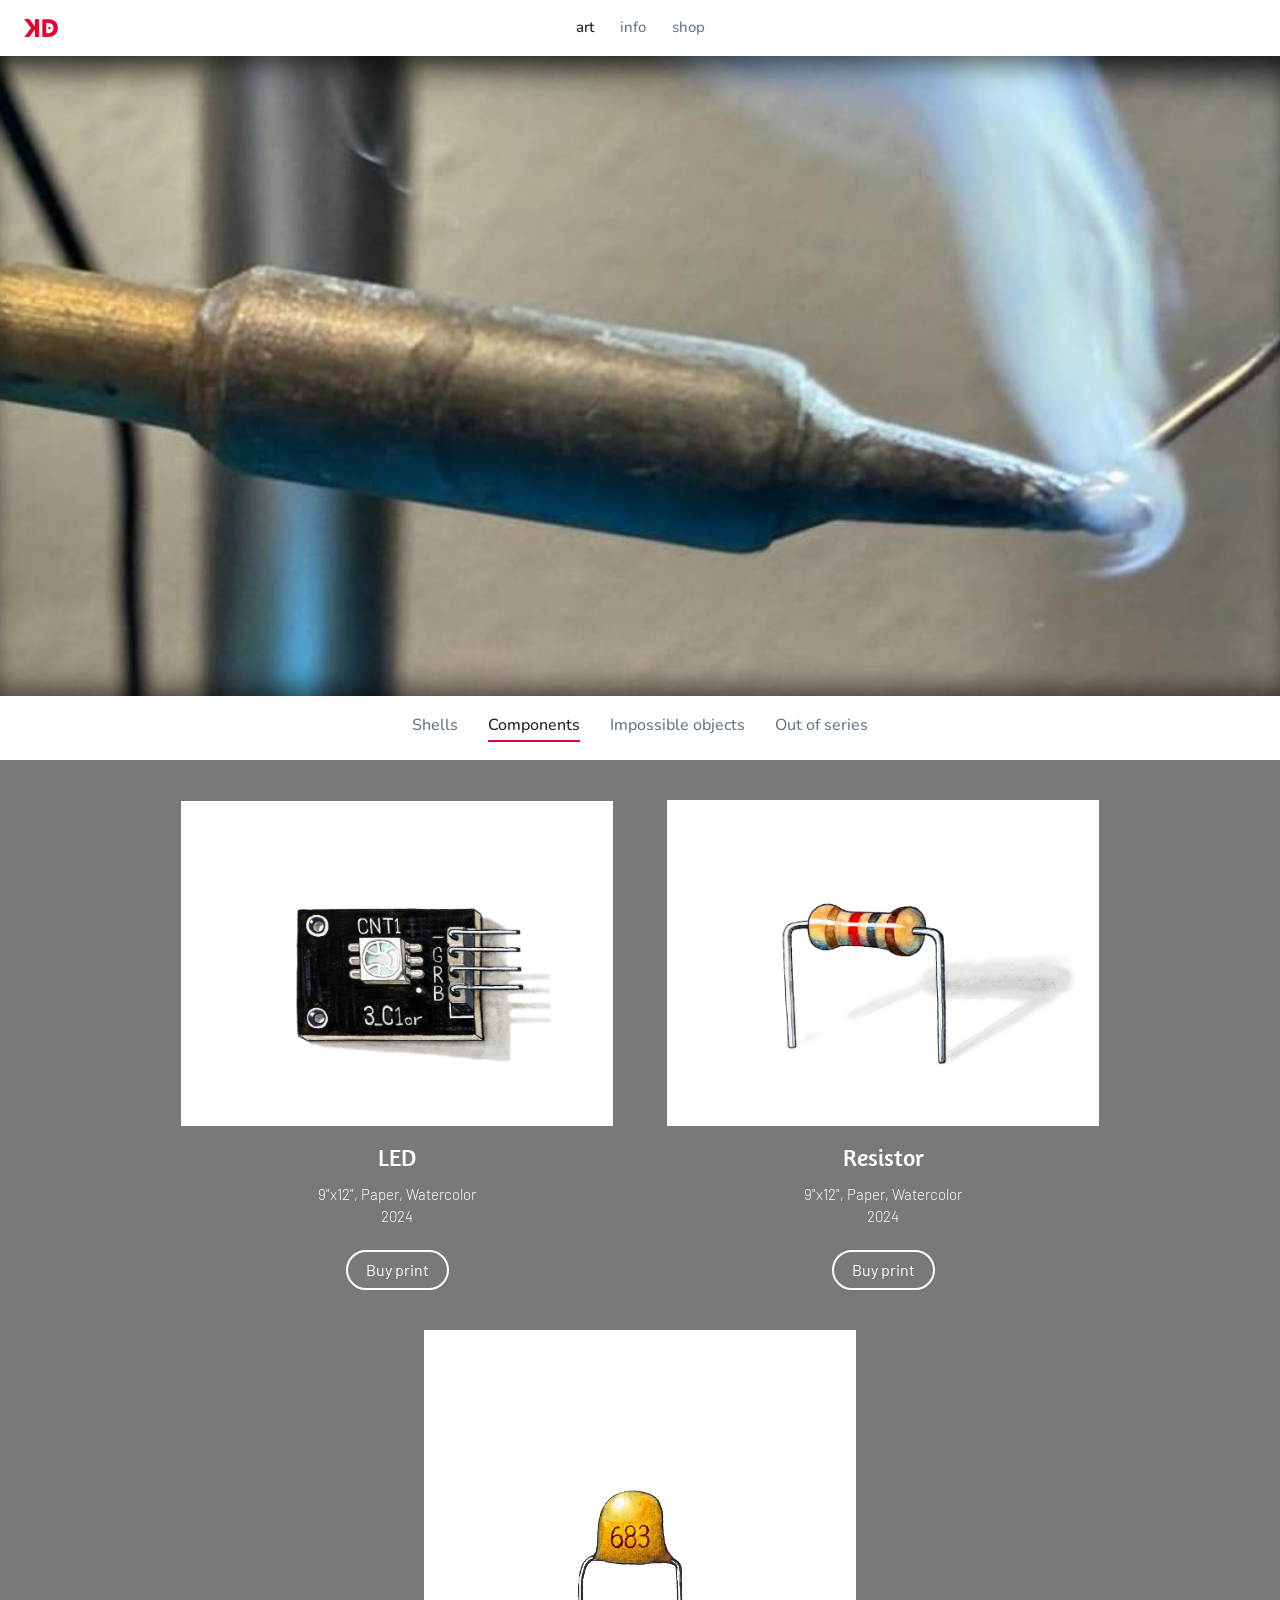
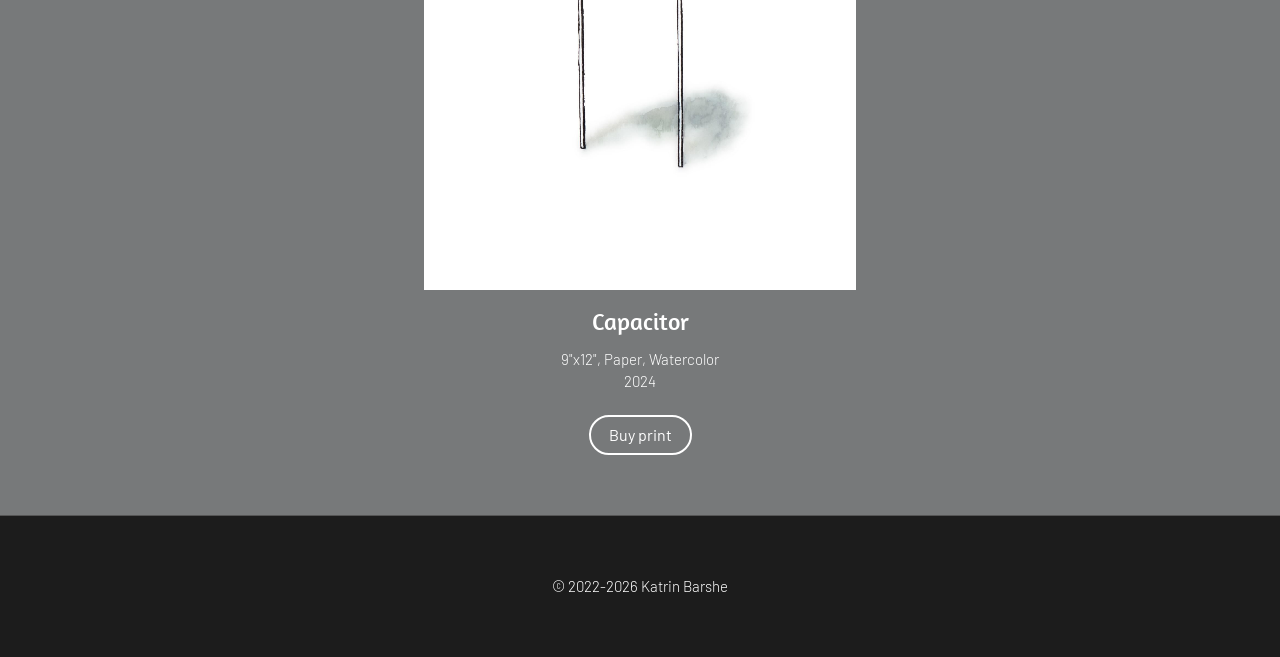
==== components.html @ 60f2ddbd "Update README and add new series pages; enhance parallax effect and header structure" ====
<!DOCTYPE html>
<html lang="en">
<head>
  <meta charset="UTF-8">
  <meta name="viewport" content="width=device-width, initial-scale=1">
  <title>Components - Katrin Barshe</title>
  <meta name="description" content="Paintings by Katrin Barshe: shells, components, impossible objects. Melbourne, Florida.">
  <meta property="og:title" content="Katrin Barshe">
  <meta property="og:image" content="assets/img/shell-13.jpg">
  <link rel="icon" href="favicon.ico" sizes="any">
  <link rel="icon" type="image/png" href="assets/img/favicon.png">
  <link rel="apple-touch-icon" href="assets/img/apple-touch-icon.png">
  <link rel="preconnect" href="https://fonts.googleapis.com">
  <link rel="preconnect" href="https://fonts.gstatic.com" crossorigin>
  <link href="https://fonts.googleapis.com/css2?family=Amaranth&family=Barlow:wght@300;400&family=Nunito:wght@500&display=swap" rel="stylesheet">
  <link rel="stylesheet" href="styles.css">
</head>
<body>

<header class="topbar">
  <a class="topbar-logo" href="index.html"><img class="logo" src="assets/img/favicon.png" alt="Katrin Barshe"></a>
  <nav class="navbar" aria-label="Main">
    <a href="index.html" aria-current="page">art</a>
    <a href="info.html">info</a>
    <a href="https://katrinbarshe.printful.me/">shop</a>
  </nav>
</header>

<main>

  <section class="banner" style="background-image:url('assets/img/banner-components.jpg')">
    <h1 class="visually-hidden">Components</h1>
  </section>

  <nav class="series-nav" aria-label="Series">
    <a href="index.html">Shells</a>
    <a href="components.html" aria-current="page">Components</a>
    <a href="impossible-objects.html">Impossible objects</a>
    <a href="out-of-series.html">Out of series</a>
  </nav>

  <section class="gray" id="components">
    <div class="wrap tiles" data-series="components" data-layout="tiles"></div>
  </section>

</main>

<footer class="footer">
  <p>© 2022-2026 Katrin Barshe</p>
</footer>

<script src="works.js"></script>
<script src="main.js"></script>
<script src="parallax.js"></script>
</body>
</html>
---- styles.css ----
/* Katrin Barshe: copy of the original Strikingly design */

:root {
  --dark: #1c1c1c;
  --gray: #77797a;
  --nav: #667788;
  --info-text: #6a7a8b;
  --wrap: 918px;
}

* { box-sizing: border-box; }
html { scroll-behavior: smooth; }
@media (prefers-reduced-motion: reduce) { html { scroll-behavior: auto; } }

body {
  margin: 0;
  background: #fff;
  color: #fff;
  font-family: "Barlow", sans-serif;
  font-weight: 300;
  font-size: 15px;
  line-height: 1.45;
}
img { display: block; max-width: 100%; height: auto; }
a:focus-visible, button:focus-visible { outline: 2px solid #e8eaec; outline-offset: 3px; }

.wrap { width: min(var(--wrap), calc(100% - 40px)); margin: 0 auto; }

/* ---------- header: one thin bar, logo left, menu centered ---------- */

.topbar {
  position: sticky;
  top: 0;
  z-index: 10;
  background: #fff;
  display: grid;
  grid-template-columns: 1fr auto 1fr;
  align-items: center;
  height: 56px;
  padding: 0 24px;
}
.topbar-logo { justify-self: start; display: flex; }
.logo { width: 34px; height: auto; }
.navbar {
  display: flex;
  gap: 26px;
  font-family: "Gotham Rounded", "Nunito", sans-serif;
  font-weight: 500;
  font-size: 15px;
}
.navbar a { color: var(--nav); text-decoration: none; }
.navbar a:hover { color: #334455; }

/* ---------- slider ---------- */

.slider {
  position: relative;
  height: min(59vw, 760px);
  overflow: hidden;
  background: #fff;
}
.slide-img {
  position: absolute;
  inset: 0;
  width: 100%;
  height: 100%;
  max-width: none;
  object-fit: cover;
  opacity: 0;
  transition: opacity 0.8s ease;
}
.slide-img.is-on { opacity: 1; }
.arrow {
  position: absolute;
  top: 50%;
  transform: translateY(-50%);
  background: none;
  border: 0;
  color: #fff;
  font-size: 56px;
  line-height: 1;
  padding: 10px 18px;
  cursor: pointer;
  text-shadow: 0 1px 6px rgba(0, 0, 0, 0.5);
}
.prev { left: 20px; }
.next { right: 20px; }

/* ---------- headings ---------- */

.h-big, .h-mid, .work-title, .sub, .intro-text p {
  font-family: "Amaranth", sans-serif;
  font-weight: 400;
}
.h-big { font-size: 48px; line-height: 1.3; margin: 0; }
.h-mid { font-size: 36px; line-height: 1.2; margin: 0; }

/* ---------- sections ---------- */

.dark { background: var(--dark); padding: 40px 0; }
.gray { background: var(--gray); padding: 40px 0 60px; }

.intro {
  display: grid;
  grid-template-columns: 446px 1fr;
  gap: 26px;
  align-items: center;
  padding: 20px 0;
}
.intro-text .sub { font-size: 16px; margin: 0 0 22px; }
.intro-text p { font-size: 14px; line-height: 1.55; margin: 0 0 18px; }
.intro-io { margin-bottom: 30px; }

.banner {
  height: min(50vw, 640px);
  background-size: cover;
  background-position: center;
  display: flex;
  align-items: center;
  justify-content: center;
  text-align: center;
}
.banner .h-big { text-shadow: 0 1px 12px rgba(0, 0, 0, 0.35); }

/* ---------- rows: image and text side by side, alternating ---------- */

.row {
  display: grid;
  grid-template-columns: 1fr 1fr;
  margin-bottom: 20px;
}
.row-img img { width: 100%; }
.row-text {
  display: flex;
  flex-direction: column;
  padding: 24px 14px;
}
.rows-bottom .row-text { justify-content: flex-end; padding-bottom: 40px; }
.rows-center .row-text { justify-content: center; }
.img-right .row-img { order: 2; }

/* ---------- tiles: two columns, centered captions ---------- */

.tiles {
  display: grid;
  grid-template-columns: 1fr 1fr;
  gap: 40px 54px;
  align-items: end;
}
.tile { text-align: center; }
.tile img { width: 100%; }
.tile-text { padding-top: 14px; }
.tile:last-child:nth-child(odd) { grid-column: 1 / -1; width: calc(50% - 27px); margin: 0 auto; }

/* ---------- work info ---------- */

.work-title { font-size: 24px; line-height: 1.45; margin: 0 0 10px; }
.work-meta { margin: 0; }
.work-price { margin: 8px 0 0; font-weight: 400; }
.work-actions { margin: 22px 0 0; display: flex; flex-wrap: wrap; gap: 10px; }
.tile .work-actions { justify-content: center; }

.pill {
  display: inline-block;
  padding: 10px 18px;
  border: 2px solid #fff;
  border-radius: 999px;
  color: #fff;
  font-family: "Barlow", sans-serif;
  font-weight: 400;
  font-size: 16px;
  line-height: 1;
  text-decoration: none;
}
.pill:hover { background: #fff; color: var(--dark); }

/* ---------- info page ---------- */

.info { background: #fff; color: var(--info-text); padding: 40px 0 80px; }
.info-grid {
  display: grid;
  grid-template-columns: 1fr 1fr;
  gap: 40px;
  align-items: start;
}
.info-text p { margin: 0 0 18px; }
.info-text a { color: #555; }
.info-banner { height: 281px; background-size: cover; background-position: center; }

/* ---------- footer ---------- */

.footer {
  background: var(--dark);
  border-top: 1px solid #555;
  text-align: center;
  padding: 60px 20px;
}
.footer p { margin: 0; }

/* ---------- parallax (see parallax.js) ---------- */

.has-parallax { position: relative; overflow: hidden; }
.parallax-layer {
  position: absolute;
  left: 0;
  right: 0;
  top: -25%;
  height: 150%;
  background-size: cover;
  background-position: center;
  will-change: transform;
  z-index: 0;
}
.has-parallax > :not(.parallax-layer) { position: relative; z-index: 1; }

/* ---------- inner shadow: the picture sits below the page edge ---------- */

.slider, .banner, .info-banner { position: relative; }
.slider::after, .banner::after, .info-banner::after {
  content: "";
  position: absolute;
  inset: 0;
  pointer-events: none;
  z-index: 2;
  box-shadow:
    inset 0 22px 28px -14px rgba(0, 0, 0, 0.6),
    inset 0 -22px 28px -14px rgba(0, 0, 0, 0.6);
}
.slider .arrow { z-index: 3; }
.banner .h-big { position: relative; z-index: 3; }

/* ---------- series menu under the banner ---------- */

.series-nav {
  background: #fff;
  display: flex;
  flex-wrap: wrap;
  justify-content: center;
  gap: 8px 30px;
  padding: 18px 20px;
  font-family: "Gotham Rounded", "Nunito", sans-serif;
  font-weight: 500;
  font-size: 16px;
}
.series-nav a {
  color: var(--nav);
  text-decoration: none;
  padding-bottom: 3px;
  border-bottom: 2px solid transparent;
}
.series-nav a:hover { color: #334455; }
.series-nav a[aria-current="page"] { color: #222; border-bottom-color: #e4003a; }
.navbar a[aria-current="page"] { color: #222; }
.io-top { padding: 30px 0; }
.io-top .intro-io { margin-bottom: 0; }

/* hidden from view, still read by search engines and screen readers */
.visually-hidden {
  position: absolute !important;
  width: 1px; height: 1px;
  overflow: hidden;
  clip: rect(0 0 0 0);
  white-space: nowrap;
}

/* ---------- small screens ---------- */

@media (max-width: 760px) {
  .intro, .row, .tiles, .info-grid { grid-template-columns: 1fr; }
  .img-right .row-img { order: 0; }
  .rows-bottom .row-text { padding-bottom: 24px; }
  .tile:last-child:nth-child(odd) { width: 100%; }
  .h-big { font-size: 38px; }
}
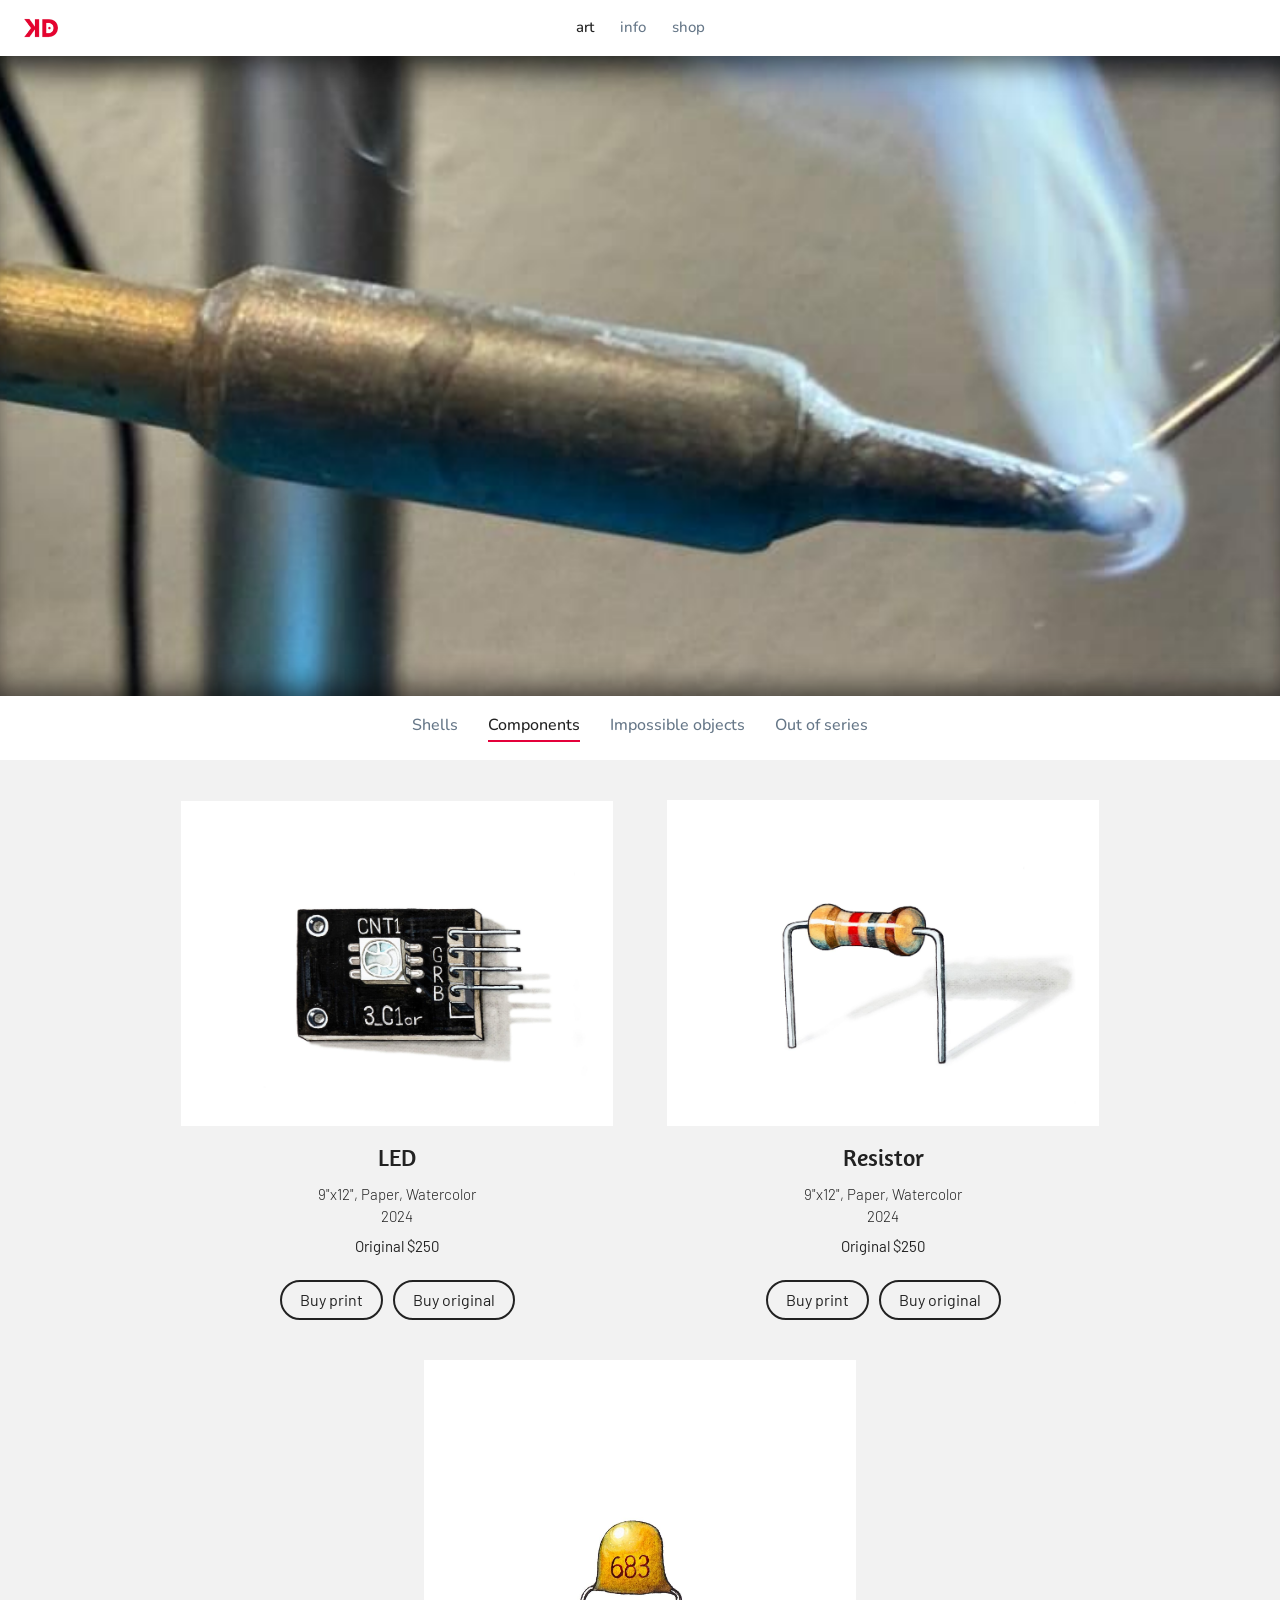
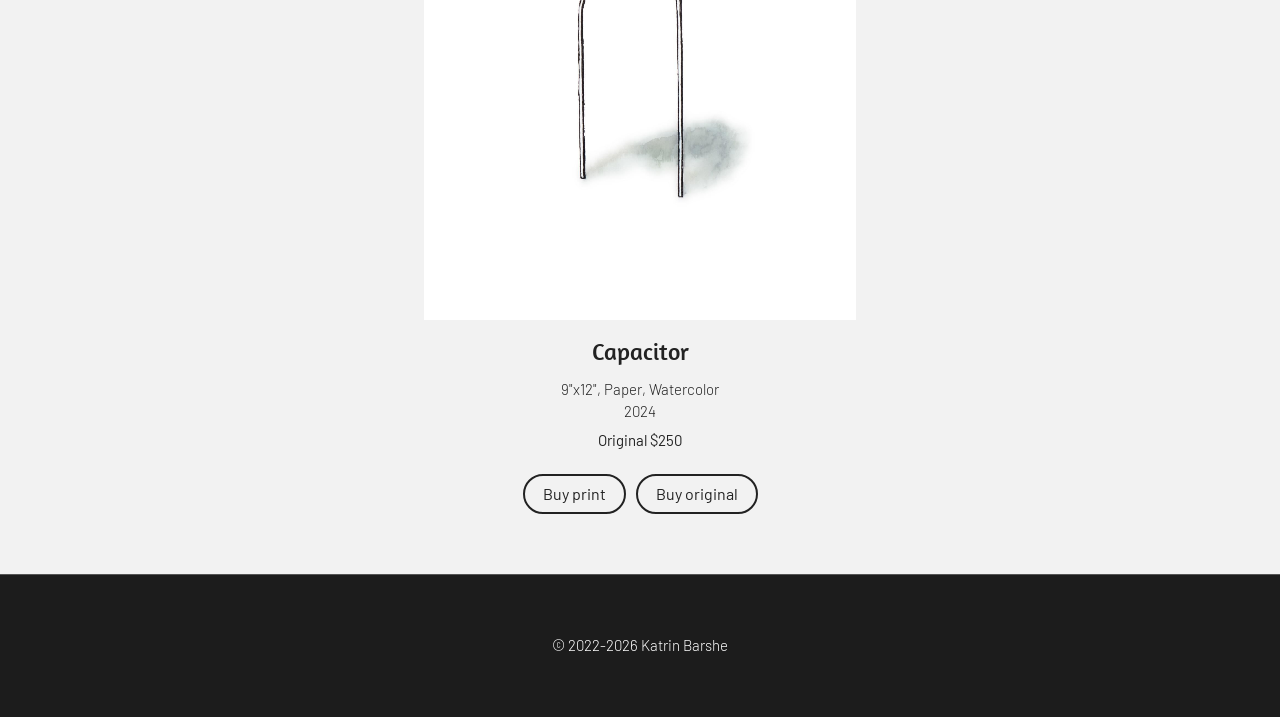
==== commit dbc69524: "Refactor code structure for improved readability and maintainability" ====
--- a/components.html
+++ b/components.html
@@ -39,7 +39,7 @@
     <a href="out-of-series.html">Out of series</a>
   </nav>
 
-  <section class="gray" id="components">
+  <section class="light" id="components">
     <div class="wrap tiles" data-series="components" data-layout="tiles"></div>
   </section>
 
--- a/styles.css
+++ b/styles.css
@@ -252,7 +252,8 @@
 .series-nav a[aria-current="page"] { color: #222; border-bottom-color: #e4003a; }
 .navbar a[aria-current="page"] { color: #222; }
 .io-top { padding: 30px 0; }
-.io-top .intro-io { margin-bottom: 0; }
+.io-top .intro-io { margin-bottom: 0; grid-template-columns: 1fr; justify-items: center; }
+.io-top .intro-io img { width: 446px; }
 
 /* hidden from view, still read by search engines and screen readers */
 .visually-hidden {
@@ -263,6 +264,50 @@
   white-space: nowrap;
 }
 
+/* ---------- white section (Components) ---------- */
+
+.light { background: #f2f2f2; color: #222; padding: 40px 0 60px; }
+.light .pill { border-color: #222; color: #222; }
+.light .pill:hover { background: #222; color: #fff; }
+
+/* ---------- two photos side by side instead of a banner (Impossible objects) ---------- */
+
+.banner-pair {
+  position: relative;
+  display: grid;
+  grid-template-columns: 1fr 1fr;
+  height: min(50vw, 640px);
+  overflow: hidden;
+}
+.banner-four {
+  grid-template-columns: repeat(4, 1fr);
+  height: auto;                      /* follow the photos, no cropping */
+  max-width: 1440px;                 /* keeps the strip from getting too tall on wide screens */
+  margin: 0 auto;
+}
+.banner-four img { height: auto; object-fit: initial; }
+.banner-four-wrap { background: #292929; position: relative; }
+.banner-four::after { display: none; }
+.banner-four-wrap::after {
+  content: "";
+  position: absolute;
+  inset: 0;
+  pointer-events: none;
+  box-shadow:
+    inset 0 22px 28px -14px rgba(0, 0, 0, 0.6),
+    inset 0 -22px 28px -14px rgba(0, 0, 0, 0.6);
+}
+.banner-pair img { width: 100%; height: 100%; max-width: none; object-fit: cover; }
+.banner-pair::after {
+  content: "";
+  position: absolute;
+  inset: 0;
+  pointer-events: none;
+  box-shadow:
+    inset 0 22px 28px -14px rgba(0, 0, 0, 0.6),
+    inset 0 -22px 28px -14px rgba(0, 0, 0, 0.6);
+}
+
 /* ---------- small screens ---------- */
 
 @media (max-width: 760px) {
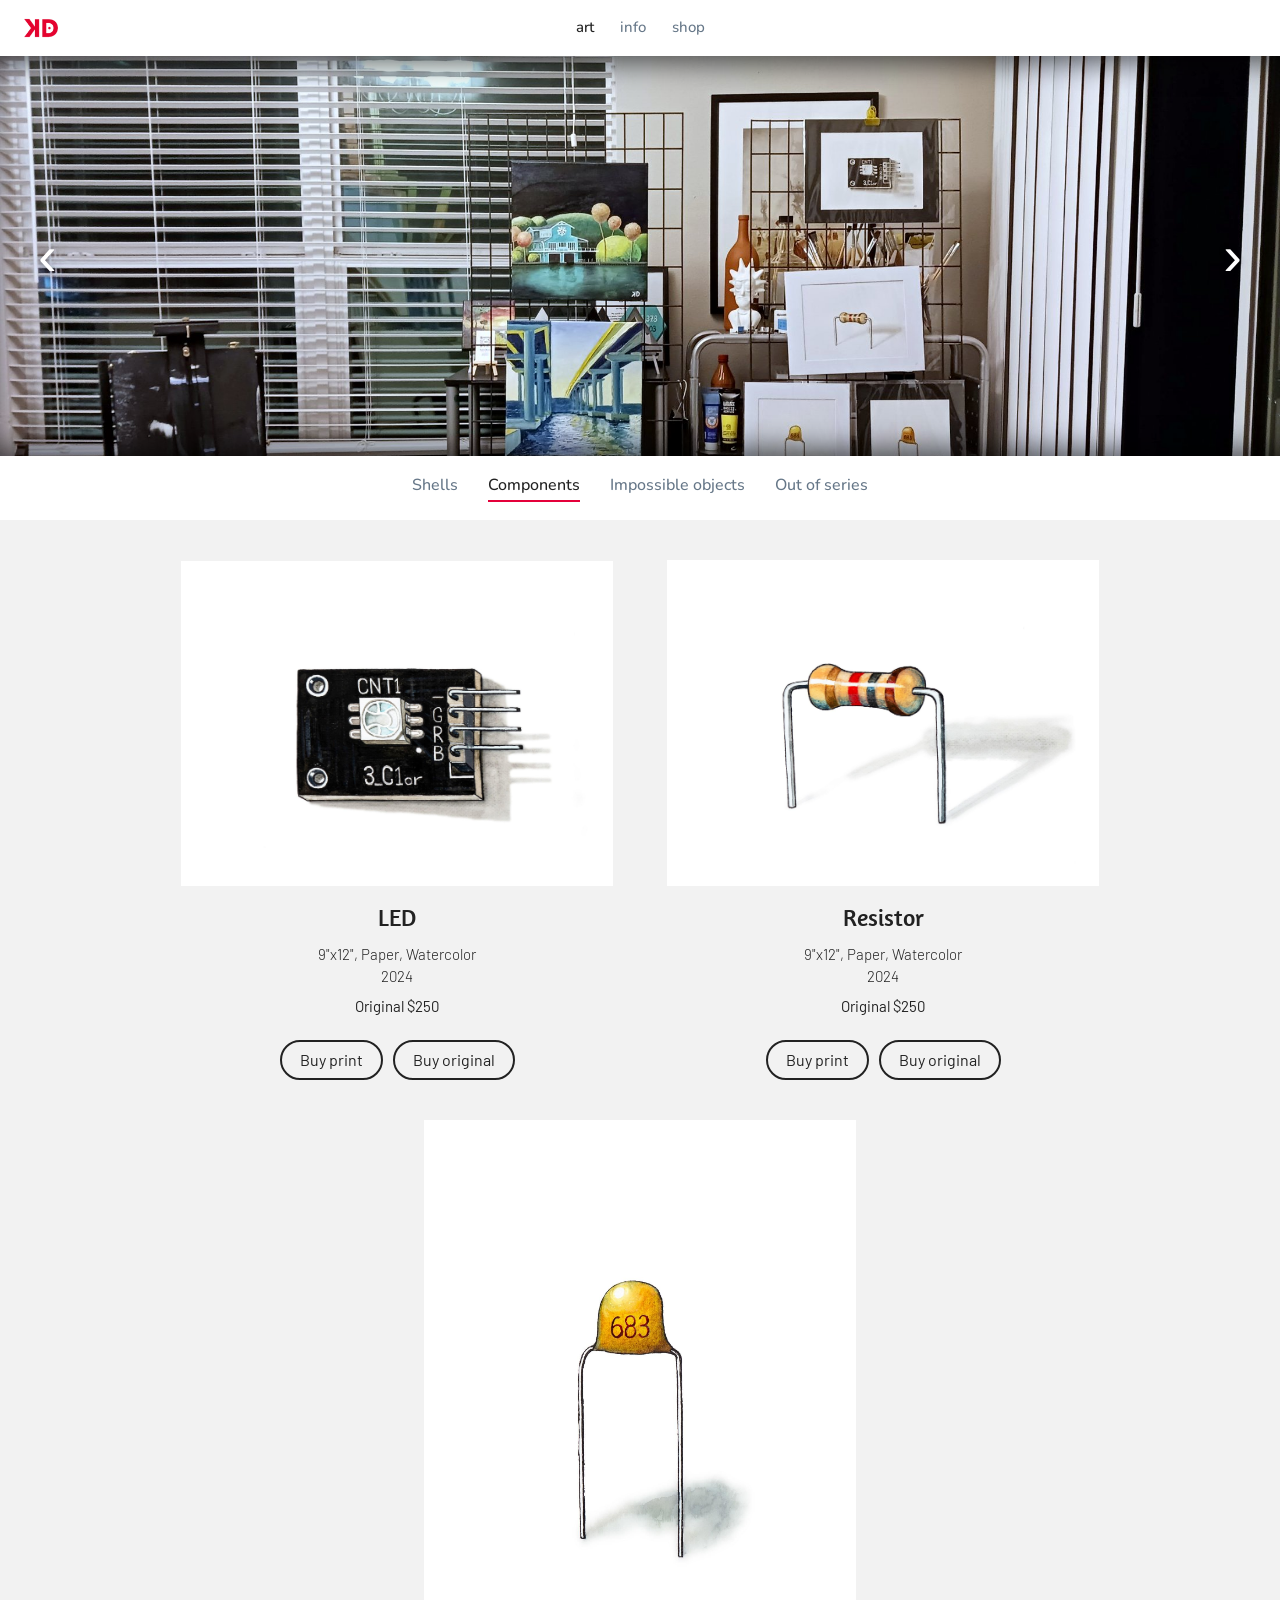
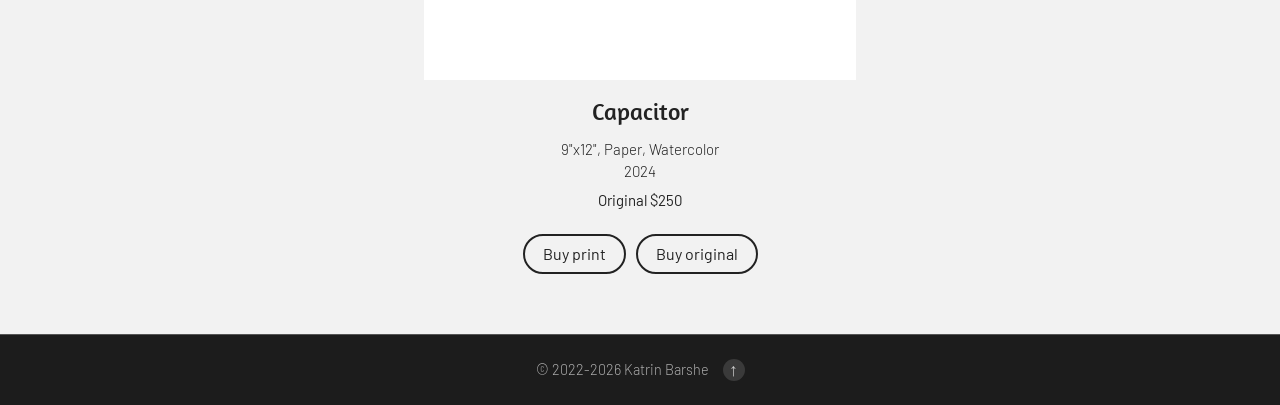
==== commit f4145942: "Refactor code structure for improved readability and maintainability" ====
--- a/components.html
+++ b/components.html
@@ -17,7 +17,7 @@
 </head>
 <body>
 
-<header class="topbar">
+<header class="topbar" id="top">
   <a class="topbar-logo" href="index.html"><img class="logo" src="assets/img/favicon.png" alt="Katrin Barshe"></a>
   <nav class="navbar" aria-label="Main">
     <a href="index.html" aria-current="page">art</a>
@@ -28,7 +28,11 @@
 
 <main>
 
-  <section class="banner" style="background-image:url('assets/img/banner-components.jpg')">
+  <section class="slider fit-slider" aria-label="Studio and Components watercolors">
+    <img class="slide-img is-on" src="assets/img/banner-studio.jpg" data-ratio="2.2222" alt="Katrin Barshe's studio with Components watercolors">
+    <img class="slide-img" src="assets/img/banner-components.jpg" data-ratio="2.4012" alt="Components watercolors">
+    <button class="arrow prev" type="button" aria-label="Previous image">&#8249;</button>
+    <button class="arrow next" type="button" aria-label="Next image">&#8250;</button>
     <h1 class="visually-hidden">Components</h1>
   </section>
 
@@ -47,6 +51,7 @@
 
 <footer class="footer">
   <p>© 2022-2026 Katrin Barshe</p>
+  <a href="#top" class="back-to-top" aria-label="Back to top">&#8593;</a>
 </footer>
 
 <script src="works.js"></script>
--- a/styles.css
+++ b/styles.css
@@ -179,10 +179,12 @@
 .info { background: #fff; color: var(--info-text); padding: 40px 0 80px; }
 .info-grid {
   display: grid;
-  grid-template-columns: 1fr 1fr;
+  grid-template-columns: auto 1fr;   /* photo column = photo width; its height follows the text (info.html script) */
   gap: 40px;
   align-items: start;
 }
+.info-grid > img { display: block; max-width: 45vw; object-fit: cover; }
+.info-text p:last-child { margin-bottom: 0; }
 .info-text p { margin: 0 0 18px; }
 .info-text a { color: #555; }
 .info-banner { height: 281px; background-size: cover; background-position: center; }
@@ -192,10 +194,43 @@
 .footer {
   background: var(--dark);
   border-top: 1px solid #555;
-  text-align: center;
-  padding: 60px 20px;
-}
-.footer p { margin: 0; }
+  padding: 24px 20px;
+  display: flex;
+  align-items: center;
+  justify-content: center;
+  gap: 14px;
+}
+.footer p { margin: 0; font-size: .9rem; color: #aaa; }
+.back-to-top {
+  display: inline-flex;
+  align-items: center;
+  justify-content: center;
+  width: 22px;
+  height: 22px;
+  border-radius: 50%;
+  background: #3a3a3a;
+  color: #ccc;
+  font-size: 1.1rem;
+  font-weight: 600;
+  text-decoration: none;
+  transition: background .2s ease, color .2s ease;
+}
+.back-to-top:hover { background: #e4003a; color: #fff; text-decoration: none; }
+html { scroll-behavior: smooth; }
+@media (prefers-reduced-motion: reduce) { html { scroll-behavior: auto; } }
+
+/* Map of Florida on the info page: fixed background = parallax, like katrindesign.com.
+   The map is sized to 90% of the screen height (about 10% less zoom than "cover"). */
+.info-map {
+  background-size: max(100vw, calc(90vh * 3.145)) auto;
+  background-position: center bottom;   /* map sits at the bottom of the screen, marker stays in view */
+  background-repeat: no-repeat;
+  background-attachment: fixed;
+  background-color: #111;
+  min-height: 40vh;
+}
+/* phones don't support fixed backgrounds well */
+@media (max-width: 760px) { .info-map { background-attachment: scroll; background-size: cover; min-height: 260px; } }
 
 /* ---------- parallax (see parallax.js) ---------- */
 
@@ -317,3 +352,38 @@
   .tile:last-child:nth-child(odd) { width: 100%; }
   .h-big { font-size: 38px; }
 }
+
+/* Slider with full-width photos (Components, Out of series): nothing is cut at the sides,
+   each photo slides from its top to its bottom while the page scrolls (see parallax.js). */
+.slider.fit-slider { height: auto; aspect-ratio: 3 / 1; }
+.fit-slider .slide-img { bottom: auto; }
+
+/* ---------- clickable paintings + lightbox ---------- */
+.pic { display: block; position: relative; padding: 0; border: 0; background: none; cursor: zoom-in; width: 100%; }
+.pic img { display: block; width: 100%; }
+.pic-count {
+  position: absolute; right: 10px; bottom: 10px; padding: 3px 9px; border-radius: 12px;
+  background: rgba(0,0,0,.55); color: #fff; font-size: 12px; letter-spacing: .04em; pointer-events: none;
+}
+.lightbox {
+  position: fixed; inset: 0; z-index: 10000; background: #0d0d0d;
+  display: flex; align-items: center; justify-content: center;
+}
+.lightbox[hidden] { display: none; }
+body.lb-open { overflow: hidden; }
+.lb-fig { margin: 0; display: flex; flex-direction: column; align-items: center; justify-content: center; width: 100%; height: 100%; padding: 56px 72px 20px; box-sizing: border-box; }
+.lb-img { max-width: 100%; max-height: calc(100% - 36px); object-fit: contain; display: block; }
+.lb-cap { color: #aaa; font-size: .9rem; margin-top: 12px; white-space: pre; }
+.lb-close, .lb-prev, .lb-next {
+  position: absolute; background: none; border: 0; color: #ddd; cursor: pointer; line-height: 1; padding: 10px 14px;
+}
+.lb-close { top: 8px; right: 12px; font-size: 38px; }
+.lb-prev, .lb-next { top: 50%; transform: translateY(-50%); font-size: 56px; }
+.lb-prev { left: 8px; } .lb-next { right: 8px; }
+.lb-close:hover, .lb-prev:hover, .lb-next:hover { color: #e4003a; }
+.lightbox.single .lb-prev, .lightbox.single .lb-next { display: none; }
+@media (max-width: 760px) {
+  .lb-fig { padding: 52px 8px 16px; }
+  .lb-prev, .lb-next { font-size: 40px; top: auto; bottom: 6px; transform: none; }
+}
+.lightbox button:focus:not(:focus-visible) { outline: none; }
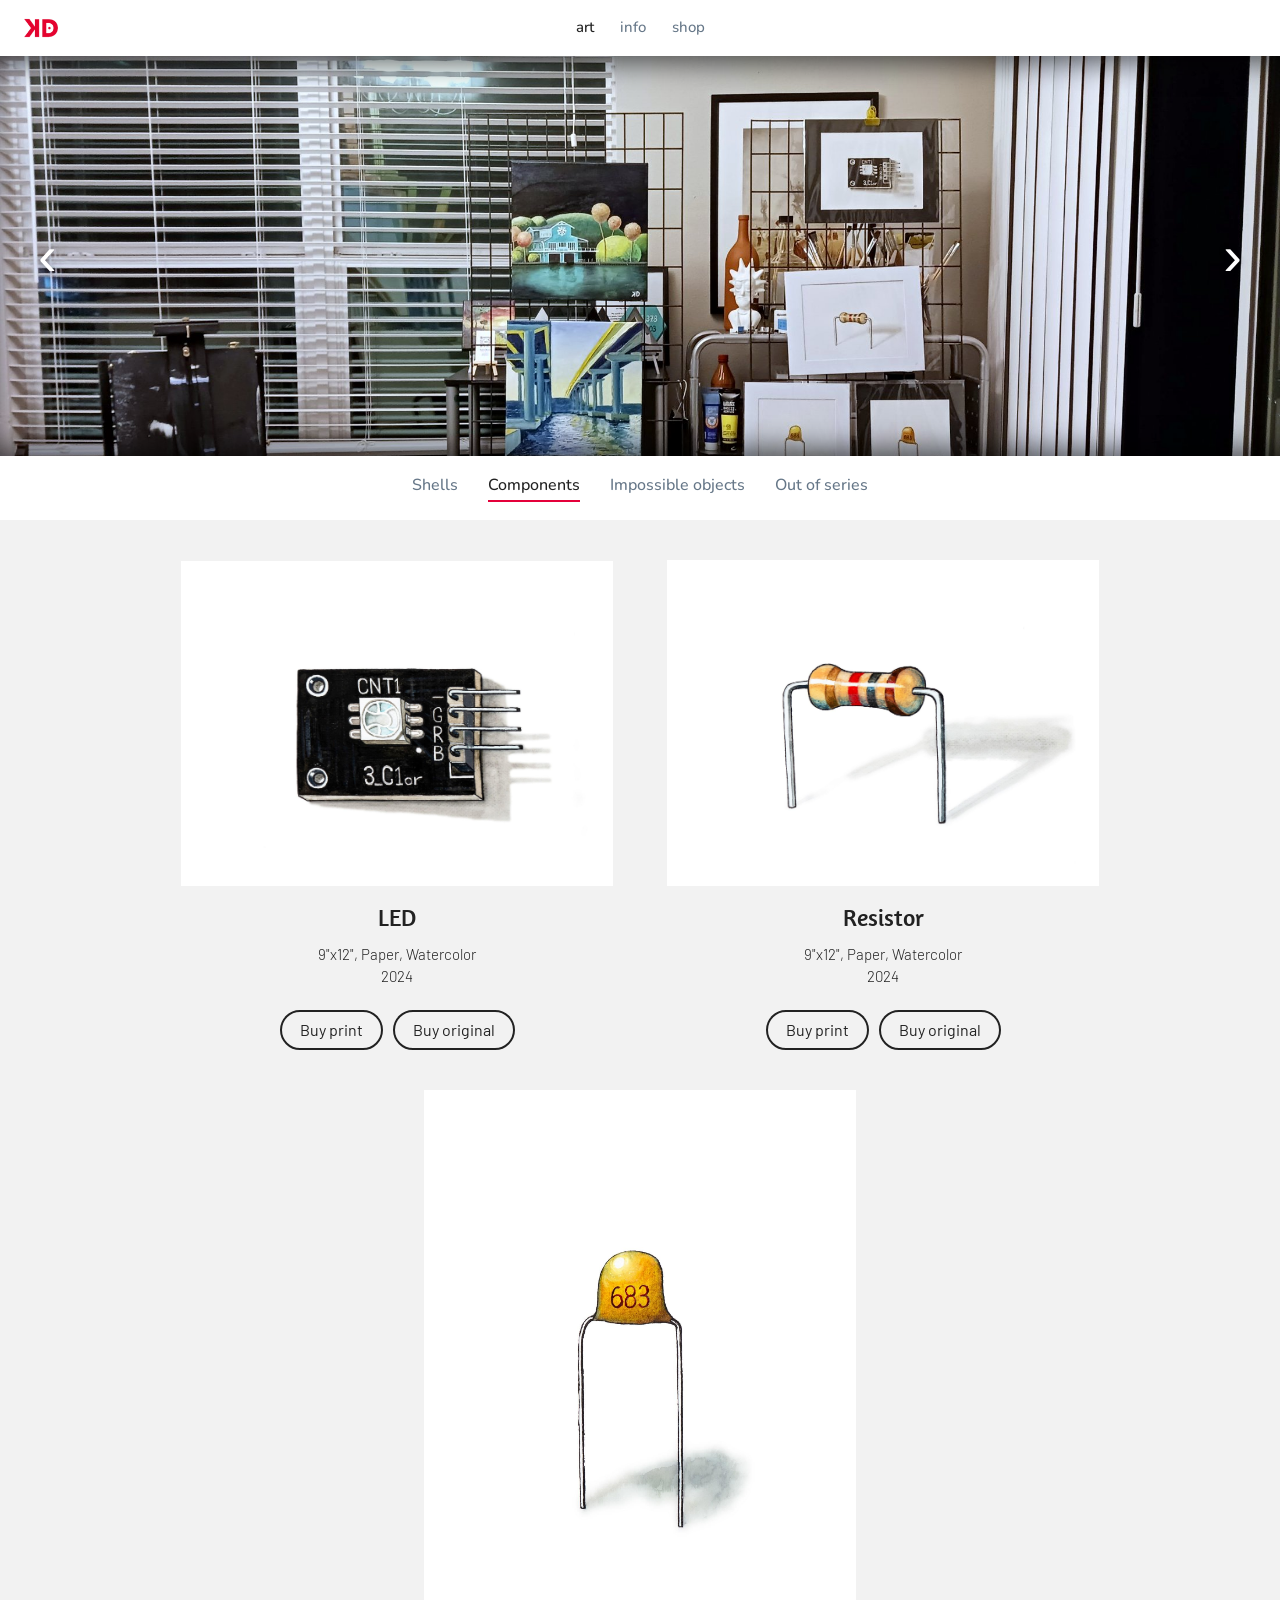
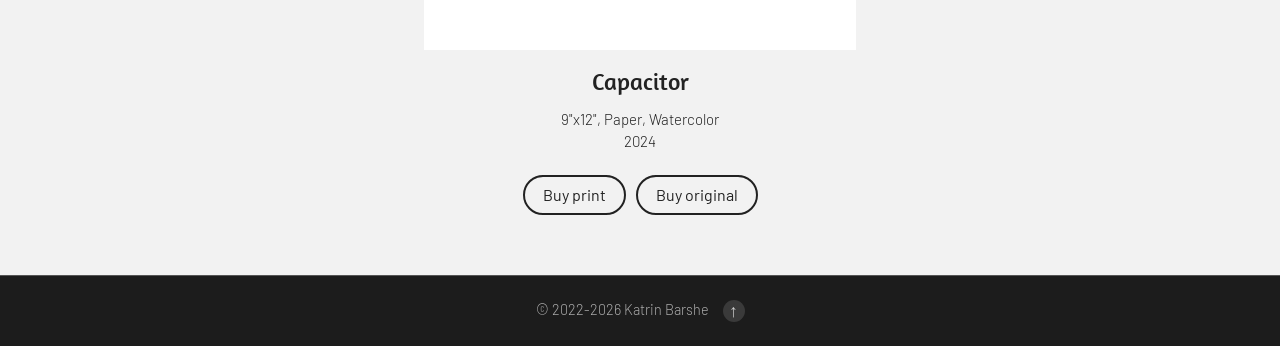
==== commit 41702425: "Add target="_blank" and rel="noopener" to shop links for improved security and user experience" ====
--- a/components.html
+++ b/components.html
@@ -22,7 +22,7 @@
   <nav class="navbar" aria-label="Main">
     <a href="index.html" aria-current="page">art</a>
     <a href="info.html">info</a>
-    <a href="https://katrinbarshe.printful.me/">shop</a>
+    <a href="https://katrinbarshe.printful.me/" target="_blank" rel="noopener">shop</a>
   </nav>
 </header>
 
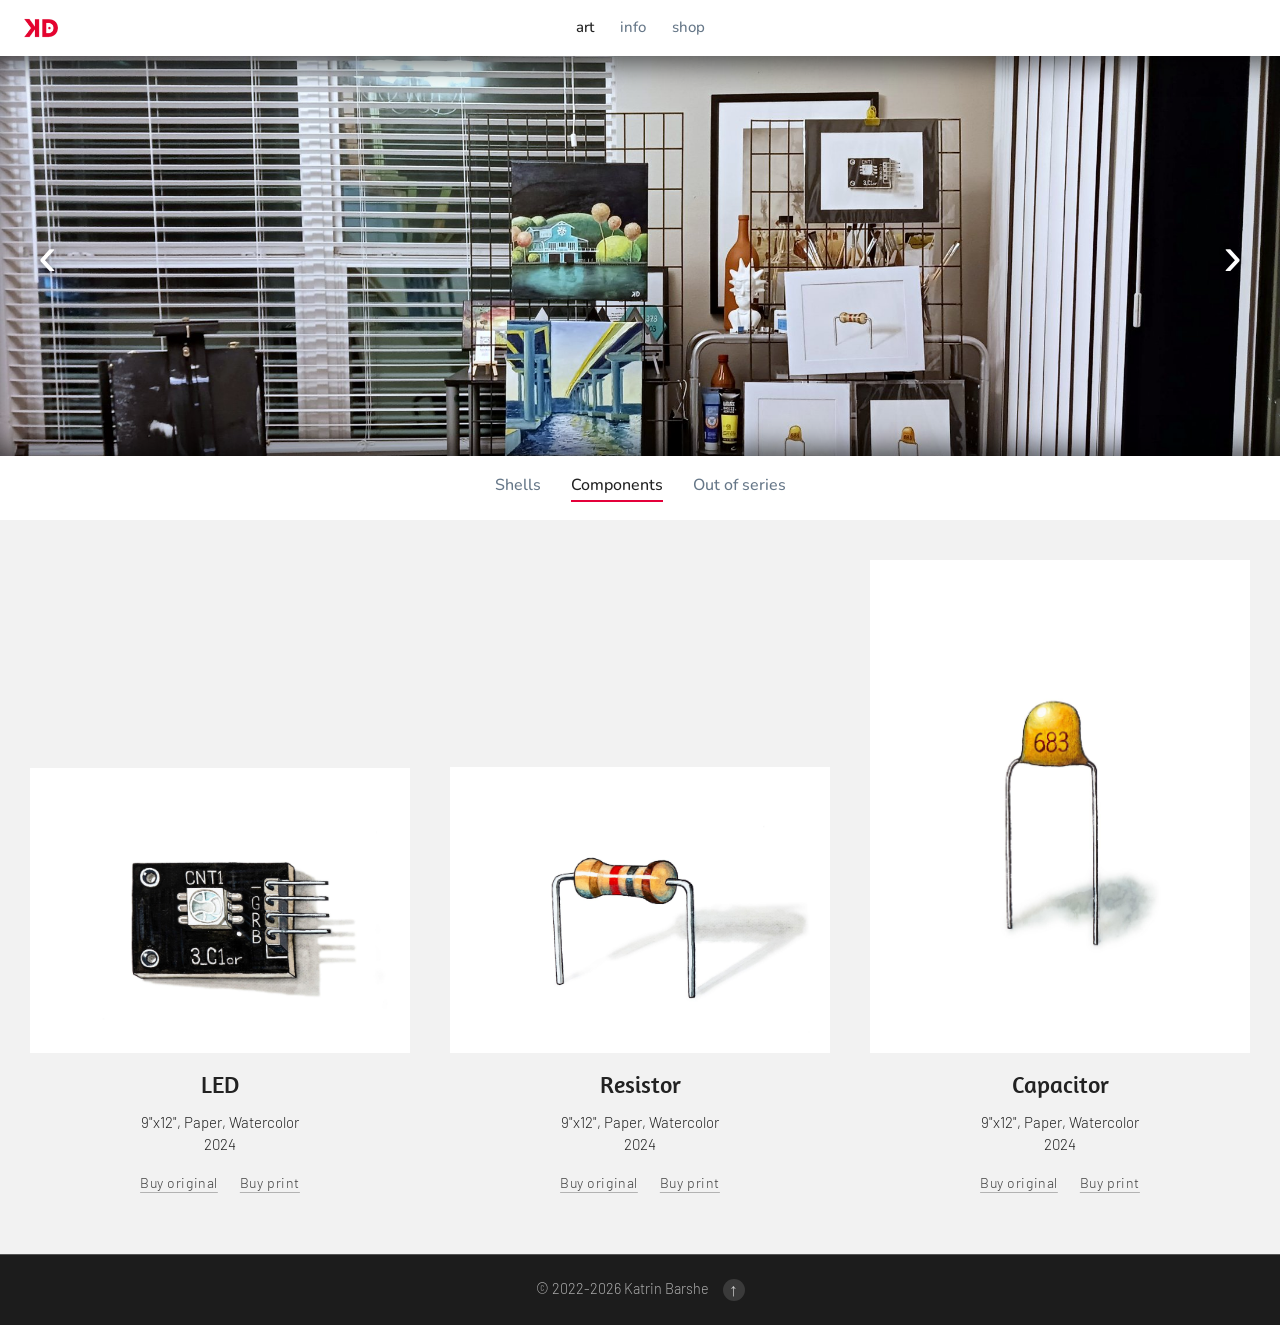
==== commit a252d8ff: "Update README and HTML files to remove impossible objects page; redirect to Out of series page" ====
--- a/components.html
+++ b/components.html
@@ -39,7 +39,6 @@
   <nav class="series-nav" aria-label="Series">
     <a href="index.html">Shells</a>
     <a href="components.html" aria-current="page">Components</a>
-    <a href="impossible-objects.html">Impossible objects</a>
     <a href="out-of-series.html">Out of series</a>
   </nav>
 
--- a/styles.css
+++ b/styles.css
@@ -139,18 +139,22 @@
 .rows-center .row-text { justify-content: center; }
 .img-right .row-img { order: 2; }
 
-/* ---------- tiles: two columns, centered captions ---------- */
-
+/* ---------- tiles: flexible columns, centered captions ---------- */
+
+/* As many columns as fit: 1 on phones, 2 on tablets, 3-4 on wide screens.
+   Each tile stays about 380px wide so the 620px images stay sharp;
+   an unfinished last row is centered. */
+.tiles.wrap { width: min(1800px, calc(100% - 40px)); }
 .tiles {
-  display: grid;
-  grid-template-columns: 1fr 1fr;
-  gap: 40px 54px;
-  align-items: end;
-}
-.tile { text-align: center; }
+  display: flex;
+  flex-wrap: wrap;
+  justify-content: center;
+  gap: 40px;
+  align-items: flex-end;
+}
+.tile { flex: 0 1 380px; text-align: center; }
 .tile img { width: 100%; }
 .tile-text { padding-top: 14px; }
-.tile:last-child:nth-child(odd) { grid-column: 1 / -1; width: calc(50% - 27px); margin: 0 auto; }
 
 /* ---------- work info ---------- */
 
@@ -162,16 +166,33 @@
 
 .pill {
   display: inline-block;
-  padding: 10px 18px;
-  border: 2px solid #fff;
+  padding: 8px 16px;
+  border: 1px solid #fff;
   border-radius: 999px;
   color: #fff;
   font-family: "Barlow", sans-serif;
   font-weight: 400;
-  font-size: 16px;
+  font-size: 14px;
+  letter-spacing: 0.04em;
   line-height: 1;
   text-decoration: none;
 }
+/* Buy links (original and prints): plain text with a thin underline, one quiet line */
+.work-prints { margin: 18px 0 0; display: flex; flex-wrap: wrap; gap: 6px 22px; }
+.tile .work-prints { justify-content: center; }
+.text-link {
+  color: inherit;
+  font-size: 14px;
+  letter-spacing: 0.04em;
+  text-decoration: underline;
+  text-decoration-thickness: 1px;
+  text-underline-offset: 4px;
+  text-decoration-color: rgba(255, 255, 255, 0.35);
+  opacity: 0.85;
+}
+.text-link:hover { opacity: 1; text-decoration-color: currentColor; }
+.light .text-link { text-decoration-color: rgba(0, 0, 0, 0.3); }
+.light .text-link:hover { text-decoration-color: currentColor; }
 .pill:hover { background: #fff; color: var(--dark); }
 
 /* ---------- info page ---------- */
@@ -387,3 +408,10 @@
   .lb-prev, .lb-next { font-size: 40px; top: auto; bottom: 6px; transform: none; }
 }
 .lightbox button:focus:not(:focus-visible) { outline: none; }
+
+/* ---------- no empty strip under the footer on short pages ---------- */
+body { display: flex; flex-direction: column; min-height: 100vh; }
+body > main { flex: 1 0 auto; }
+/* info page: the map takes the leftover height */
+main:has(> .info-map) { display: flex; flex-direction: column; }
+main > .info-map { flex: 1 0 auto; }
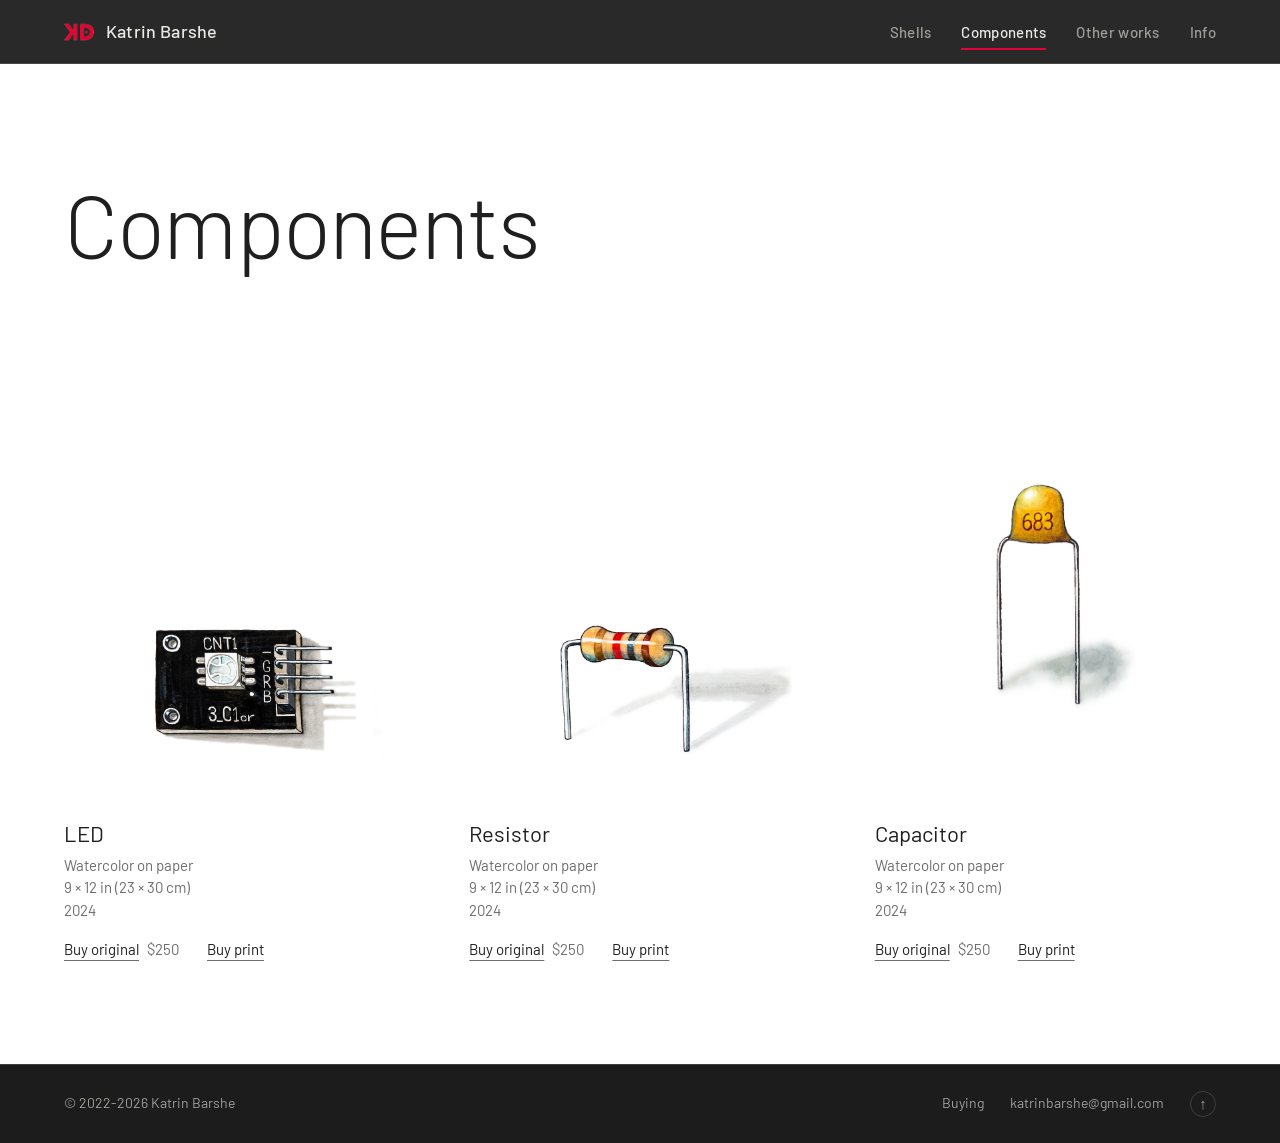
==== commit 9d8d8940: "Add new buying page with details on purchasing original paintings and prints" ====
--- a/components.html
+++ b/components.html
@@ -3,58 +3,55 @@
 <head>
   <meta charset="UTF-8">
   <meta name="viewport" content="width=device-width, initial-scale=1">
-  <title>Components - Katrin Barshe</title>
-  <meta name="description" content="Paintings by Katrin Barshe: shells, components, impossible objects. Melbourne, Florida.">
-  <meta property="og:title" content="Katrin Barshe">
-  <meta property="og:image" content="assets/img/shell-13.jpg">
+  <title>Components | Katrin Barshe</title>
+  <meta name="description" content="Watercolors of electronic components by Katrin Barshe: LED, resistor, capacitor. Originals and prints.">
+  <link rel="canonical" href="https://www.katrinbarshe.com/components.html">
+  <meta property="og:type" content="website">
+  <meta property="og:site_name" content="Katrin Barshe">
+  <meta property="og:title" content="Components | Katrin Barshe">
+  <meta property="og:description" content="Watercolors of electronic components by Katrin Barshe: LED, resistor, capacitor. Originals and prints.">
+  <meta property="og:url" content="https://www.katrinbarshe.com/components.html">
+  <meta property="og:image" content="https://www.katrinbarshe.com/assets/img/og-shells.jpg">
+  <meta property="og:image:width" content="1200">
+  <meta property="og:image:height" content="630">
+  <meta name="twitter:card" content="summary_large_image">
   <link rel="icon" href="favicon.ico" sizes="any">
   <link rel="icon" type="image/png" href="assets/img/favicon.png">
   <link rel="apple-touch-icon" href="assets/img/apple-touch-icon.png">
-  <link rel="preconnect" href="https://fonts.googleapis.com">
-  <link rel="preconnect" href="https://fonts.gstatic.com" crossorigin>
-  <link href="https://fonts.googleapis.com/css2?family=Amaranth&family=Barlow:wght@300;400&family=Nunito:wght@500&display=swap" rel="stylesheet">
   <link rel="stylesheet" href="styles.css">
 </head>
-<body>
+<body class="light">
 
 <header class="topbar" id="top">
-  <a class="topbar-logo" href="index.html"><img class="logo" src="assets/img/favicon.png" alt="Katrin Barshe"></a>
+  <a class="brand" href="index.html"><img src="assets/img/favicon.png" alt="" width="30" height="30"><span>Katrin Barshe</span></a>
   <nav class="navbar" aria-label="Main">
-    <a href="index.html" aria-current="page">art</a>
-    <a href="info.html">info</a>
-    <a href="https://katrinbarshe.printful.me/" target="_blank" rel="noopener">shop</a>
+    <a href="index.html">Shells</a>
+    <a href="components.html" aria-current="page">Components</a>
+    <a href="out-of-series.html">Other works</a>
+    <a href="info.html">Info</a>
   </nav>
 </header>
 
 <main>
+  <div class="page-head">
+    <h1 class="h-page">Components</h1>
+  </div>
 
-  <section class="slider fit-slider" aria-label="Studio and Components watercolors">
-    <img class="slide-img is-on" src="assets/img/banner-studio.jpg" data-ratio="2.2222" alt="Katrin Barshe's studio with Components watercolors">
-    <img class="slide-img" src="assets/img/banner-components.jpg" data-ratio="2.4012" alt="Components watercolors">
-    <button class="arrow prev" type="button" aria-label="Previous image">&#8249;</button>
-    <button class="arrow next" type="button" aria-label="Next image">&#8250;</button>
-    <h1 class="visually-hidden">Components</h1>
+  <section class="works-wrap" id="components" aria-label="Watercolors">
+    <div class="works works-3" data-series="components"></div>
   </section>
-
-  <nav class="series-nav" aria-label="Series">
-    <a href="index.html">Shells</a>
-    <a href="components.html" aria-current="page">Components</a>
-    <a href="out-of-series.html">Out of series</a>
-  </nav>
-
-  <section class="light" id="components">
-    <div class="wrap tiles" data-series="components" data-layout="tiles"></div>
-  </section>
-
 </main>
 
 <footer class="footer">
   <p>© 2022-2026 Katrin Barshe</p>
-  <a href="#top" class="back-to-top" aria-label="Back to top">&#8593;</a>
+  <div class="footer-links">
+    <a href="buying.html">Buying</a>
+    <a href="mailto:katrinbarshe@gmail.com">katrinbarshe@gmail.com</a>
+    <a href="#top" class="back-to-top" aria-label="Back to top">&#8593;</a>
+  </div>
 </footer>
 
 <script src="works.js"></script>
 <script src="main.js"></script>
-<script src="parallax.js"></script>
 </body>
 </html>
--- a/styles.css
+++ b/styles.css
@@ -1,11 +1,22 @@
-/* Katrin Barshe: copy of the original Strikingly design */
+/* Katrin Barshe: site design, November 2026.
+   One typeface (Barlow, files in assets/fonts), dark pages, paintings shown large. */
+
+@font-face { font-family: "Barlow"; src: url("assets/fonts/barlow-latin-300-normal.woff2") format("woff2"); font-weight: 300; font-style: normal; font-display: swap; }
+@font-face { font-family: "Barlow"; src: url("assets/fonts/barlow-latin-400-normal.woff2") format("woff2"); font-weight: 400; font-style: normal; font-display: swap; }
+@font-face { font-family: "Barlow"; src: url("assets/fonts/barlow-latin-500-normal.woff2") format("woff2"); font-weight: 500; font-style: normal; font-display: swap; }
 
 :root {
-  --dark: #1c1c1c;
-  --gray: #77797a;
-  --nav: #667788;
-  --info-text: #6a7a8b;
-  --wrap: 918px;
+  --ink: #1c1c1c;                      /* page background */
+  --bone: #eceae5;                     /* text on dark */
+  --dust: #a09e99;                     /* secondary text on dark */
+  --hair: rgba(236, 234, 229, 0.16);   /* thin lines on dark */
+  --red: #e4003a;                      /* the KD mark */
+  --pad: clamp(20px, 5vw, 72px);       /* page side padding */
+  --head: 64px;                        /* header height */
+
+  --fg: var(--bone);
+  --muted: var(--dust);
+  --rule: var(--hair);
 }
 
 * { box-sizing: border-box; }
@@ -14,51 +25,221 @@
 
 body {
   margin: 0;
-  background: #fff;
-  color: #fff;
-  font-family: "Barlow", sans-serif;
-  font-weight: 300;
-  font-size: 15px;
-  line-height: 1.45;
-}
+  display: flex;
+  flex-direction: column;
+  min-height: 100vh;
+  background: var(--ink);
+  color: var(--fg);
+  font-family: "Barlow", "Helvetica Neue", Arial, sans-serif;
+  font-weight: 400;
+  font-size: 17px;
+  line-height: 1.6;
+  -webkit-font-smoothing: antialiased;
+}
+body > main { flex: 1 0 auto; }
 img { display: block; max-width: 100%; height: auto; }
-a:focus-visible, button:focus-visible { outline: 2px solid #e8eaec; outline-offset: 3px; }
-
-.wrap { width: min(var(--wrap), calc(100% - 40px)); margin: 0 auto; }
-
-/* ---------- header: one thin bar, logo left, menu centered ---------- */
+a { color: inherit; }
+a:focus-visible, button:focus-visible { outline: 2px solid var(--fg); outline-offset: 3px; }
+h1, h2, h3, p { margin: 0; }
+
+/* hidden from view, still read by search engines and screen readers */
+.visually-hidden {
+  position: absolute !important;
+  width: 1px; height: 1px;
+  overflow: hidden;
+  clip: rect(0 0 0 0);
+  white-space: nowrap;
+}
+
+/* ---------- header: mark and name on the left, one menu on the right ---------- */
 
 .topbar {
   position: sticky;
   top: 0;
   z-index: 10;
-  background: #fff;
+  display: flex;
+  align-items: center;
+  justify-content: space-between;
+  gap: 12px 32px;
+  min-height: var(--head);
+  padding: 0 var(--pad);
+  background: rgba(28, 28, 28, 0.94);
+  border-bottom: 1px solid var(--hair);
+  color: var(--bone);
+}
+.brand {
+  display: flex;
+  align-items: center;
+  gap: 12px;
+  font-weight: 500;
+  font-size: 18px;
+  letter-spacing: 0.01em;
+  text-decoration: none;
+  white-space: nowrap;
+}
+.brand img { width: 30px; height: auto; }
+.navbar { display: flex; gap: 30px; font-weight: 500; font-size: 15px; letter-spacing: 0.02em; }
+.navbar a {
+  color: var(--dust);
+  text-decoration: none;
+  padding: 6px 0 4px;
+  border-bottom: 2px solid transparent;
+  white-space: nowrap;
+}
+.navbar a:hover { color: var(--bone); }
+.navbar a[aria-current="page"] { color: var(--bone); border-bottom-color: var(--red); }
+
+/* ---------- text sizes ---------- */
+
+.display {
+  font-weight: 300;
+  font-size: clamp(58px, 10.5vw, 150px);
+  line-height: 0.95;
+  letter-spacing: -0.02em;
+}
+.h-page {
+  font-weight: 300;
+  font-size: clamp(44px, 7vw, 96px);
+  line-height: 1;
+  letter-spacing: -0.015em;
+}
+.h-section {
+  font-weight: 300;
+  font-size: clamp(30px, 3.6vw, 46px);
+  line-height: 1.1;
+  letter-spacing: -0.01em;
+}
+
+/* Quiet text links (buy links, "See the paintings"): thin underline, no buttons */
+.text-link {
+  color: inherit;
+  text-decoration: underline;
+  text-decoration-thickness: 1px;
+  text-underline-offset: 5px;
+  text-decoration-color: var(--muted);
+}
+.text-link:hover { text-decoration-color: currentColor; }
+
+/* ---------- home: first screen with one painting ---------- */
+
+.hero {
   display: grid;
-  grid-template-columns: 1fr auto 1fr;
-  align-items: center;
-  height: 56px;
-  padding: 0 24px;
-}
-.topbar-logo { justify-self: start; display: flex; }
-.logo { width: 34px; height: auto; }
-.navbar {
-  display: flex;
-  gap: 26px;
-  font-family: "Gotham Rounded", "Nunito", sans-serif;
-  font-weight: 500;
-  font-size: 15px;
-}
-.navbar a { color: var(--nav); text-decoration: none; }
-.navbar a:hover { color: #334455; }
-
-/* ---------- slider ---------- */
-
-.slider {
-  position: relative;
-  height: min(59vw, 760px);
-  overflow: hidden;
-  background: #fff;
-}
+  grid-template-columns: minmax(0, 1fr) auto;
+  align-items: end;
+  gap: clamp(32px, 6vw, 96px);
+  min-height: calc(100vh - var(--head));
+  min-height: calc(100svh - var(--head));
+  padding: clamp(36px, 6vh, 72px) var(--pad) clamp(40px, 7vh, 80px);
+}
+.hero-sub { margin-top: 18px; font-size: clamp(18px, 1.8vw, 24px); color: var(--muted); }
+.hero-text .text-link { display: inline-block; margin-top: clamp(28px, 5vh, 56px); font-size: 16px; }
+
+.hero-work { margin: 0 clamp(0px, 3vw, 48px) 0 0; }
+.hero-work figcaption { margin-top: 46px; font-size: 14px; color: var(--muted); text-align: right; }
+
+/* The painting with its real size marked like on a drawing: 48 in tall, 30 in wide */
+.dim-frame { position: relative; margin-left: 34px; }
+.dim-frame .pic img {
+  width: auto;
+  height: min(68vh, 760px);
+  height: min(68svh, 760px);
+  max-width: none;
+}
+.dim { position: absolute; color: var(--muted); font-size: 13px; letter-spacing: 0.04em; line-height: 1; }
+.dim::before, .dim::after { content: ""; position: absolute; background: currentColor; opacity: 0.7; }
+.dim i { position: absolute; font-style: normal; white-space: nowrap; background: var(--ink); }
+/* height: a vertical line left of the painting */
+.dim-h { left: -22px; top: 0; bottom: 0; width: 9px; border-top: 1px solid; border-bottom: 1px solid; border-color: rgba(160, 158, 153, 0.7); }
+.dim-h::before { left: 4px; top: 0; bottom: 0; width: 1px; }
+.dim-h::after { display: none; }
+.dim-h i { left: 50%; top: 50%; padding: 0 8px; transform: translate(-50%, -50%) rotate(-90deg); }
+/* width: a horizontal line under the painting */
+.dim-w { left: 0; right: 0; bottom: -22px; height: 9px; border-left: 1px solid; border-right: 1px solid; border-color: rgba(160, 158, 153, 0.7); }
+.dim-w::before { top: 4px; left: 0; right: 0; height: 1px; }
+.dim-w::after { display: none; }
+.dim-w i { left: 50%; top: 50%; padding: 0 8px; transform: translate(-50%, -50%); }
+
+/* One quiet moment when the page opens: the painting appears, then its size lines draw */
+@media (prefers-reduced-motion: no-preference) {
+  .dim-frame .pic { animation: rise 0.9s ease both; }
+  .dim-h { animation: draw-v 0.8s 0.7s ease both; }
+  .dim-w { animation: draw-h 0.8s 0.9s ease both; }
+  @keyframes rise { from { opacity: 0; transform: translateY(14px); } to { opacity: 1; transform: none; } }
+  @keyframes draw-v { from { opacity: 0; clip-path: inset(50% -40px 50% -40px); } to { opacity: 1; clip-path: inset(0 -40px 0 -40px); } }
+  @keyframes draw-h { from { opacity: 0; clip-path: inset(-40px 50% -40px 50%); } to { opacity: 1; clip-path: inset(-40px 0 -40px 0); } }
+}
+
+/* ---------- home: the text about the series ---------- */
+
+.statement {
+  display: grid;
+  grid-template-columns: minmax(0, 5fr) minmax(0, 6fr);
+  align-items: center;
+  gap: clamp(28px, 6vw, 96px);
+  max-width: 1280px;
+  margin: 0 auto;
+  padding: clamp(48px, 9vw, 130px) var(--pad);
+  border-top: 1px solid var(--hair);
+}
+.statement > img { width: 100%; max-width: 520px; justify-self: center; }
+.prose { max-width: 60ch; font-size: 18px; line-height: 1.65; }
+.prose p + p { margin-top: 1.1em; }
+.prose h2 { margin: 2.2em 0 0.7em; font-weight: 500; font-size: 20px; }
+.prose h2:first-child { margin-top: 0; }
+.prose ul { margin: 0; padding: 0; list-style: none; }
+.prose li { padding: 0.55em 0; border-top: 1px solid var(--rule); }
+.prose li:last-child { border-bottom: 1px solid var(--rule); }
+
+/* ---------- artworks ---------- */
+
+.works-wrap { padding: clamp(40px, 7vw, 100px) var(--pad) 0; scroll-margin-top: var(--head); }
+.works { display: grid; margin: 0 auto; column-gap: clamp(28px, 5vw, 80px); }
+
+/* Shells: two large columns, the right one set lower */
+.works-2 {
+  grid-template-columns: repeat(2, minmax(0, 520px));
+  justify-content: center;
+  column-gap: clamp(36px, 8vw, 130px);
+}
+.works-2 .tile:nth-child(even) { margin-top: clamp(70px, 11vw, 170px); }
+
+/* Three and four columns: pictures stand on one line, captions start on one line */
+.works-3 { grid-template-columns: repeat(3, minmax(0, 1fr)); max-width: 1240px; }
+.works-4 { grid-template-columns: repeat(4, minmax(0, 1fr)); max-width: 1240px; column-gap: clamp(20px, 3vw, 48px); }
+.works-3 .tile, .works-4 .tile { display: grid; grid-row: span 2; grid-template-rows: subgrid; }
+.works-3 .pic, .works-4 .pic { align-self: end; }
+
+.tile { min-width: 0; scroll-margin-top: calc(var(--head) + 24px); }
+.tile-text { padding: 18px 0 clamp(56px, 8vw, 110px); }
+.work-title { font-weight: 400; font-size: 22px; line-height: 1.3; margin-bottom: 6px; }
+.work-meta { font-size: 15px; line-height: 1.5; color: var(--muted); }
+.work-actions { display: flex; flex-wrap: wrap; gap: 6px 28px; margin-top: 16px; font-size: 15px; }
+.work-actions .price { margin-left: 8px; color: var(--muted); }
+.works-4 .work-title { font-size: 18px; }
+.works-4 .work-meta, .works-4 .work-actions { font-size: 14px; }
+
+/* page titles (Components, Other works, Buying) and group titles */
+.page-head { padding: clamp(48px, 9vw, 120px) var(--pad) 0; max-width: calc(1240px + 2 * var(--pad)); margin: 0 auto; width: 100%; }
+.group-head { padding: clamp(24px, 5vw, 60px) var(--pad) 0; max-width: calc(1240px + 2 * var(--pad)); margin: 0 auto; width: 100%; scroll-margin-top: var(--head); }
+.group-head .h-section { padding-top: clamp(36px, 5vw, 64px); border-top: 1px solid var(--rule); }
+
+/* ---------- light pages (Components): the watercolors sit on white paper ---------- */
+
+.light { --fg: #1f1f1f; --muted: #6d6d6d; --rule: rgba(0, 0, 0, 0.14); background: #fff; color: var(--fg); }
+
+/* ---------- clickable paintings ---------- */
+
+.pic { display: block; position: relative; padding: 0; border: 0; background: none; cursor: zoom-in; width: 100%; }
+.pic img { width: 100%; }
+.pic-count {
+  position: absolute; right: 10px; bottom: 10px; padding: 3px 9px; border-radius: 12px;
+  background: rgba(0, 0, 0, 0.55); color: #fff; font-size: 12px; letter-spacing: 0.04em; pointer-events: none;
+}
+
+/* ---------- photo bands with arrows (gallery interior, photos from work) ---------- */
+
+.slider { position: relative; overflow: hidden; background: #111; }
+.slider.plain { height: min(59.7vw, 88vh); }   /* the photos are 2048 x 1223 */
 .slide-img {
   position: absolute;
   inset: 0;
@@ -73,345 +254,133 @@
 .arrow {
   position: absolute;
   top: 50%;
+  z-index: 3;
   transform: translateY(-50%);
   background: none;
   border: 0;
   color: #fff;
-  font-size: 56px;
+  font-size: 52px;
   line-height: 1;
   padding: 10px 18px;
   cursor: pointer;
   text-shadow: 0 1px 6px rgba(0, 0, 0, 0.5);
 }
-.prev { left: 20px; }
-.next { right: 20px; }
-
-/* ---------- headings ---------- */
-
-.h-big, .h-mid, .work-title, .sub, .intro-text p {
-  font-family: "Amaranth", sans-serif;
-  font-weight: 400;
-}
-.h-big { font-size: 48px; line-height: 1.3; margin: 0; }
-.h-mid { font-size: 36px; line-height: 1.2; margin: 0; }
-
-/* ---------- sections ---------- */
-
-.dark { background: var(--dark); padding: 40px 0; }
-.gray { background: var(--gray); padding: 40px 0 60px; }
-
-.intro {
+.prev { left: 12px; }
+.next { right: 12px; }
+/* Full-width photos that slide while the page scrolls (see parallax.js) */
+.slider.fit-slider { aspect-ratio: 3 / 1; }
+.fit-slider .slide-img { bottom: auto; }
+
+/* ---------- info ---------- */
+
+.info {
   display: grid;
-  grid-template-columns: 446px 1fr;
-  gap: 26px;
-  align-items: center;
-  padding: 20px 0;
-}
-.intro-text .sub { font-size: 16px; margin: 0 0 22px; }
-.intro-text p { font-size: 14px; line-height: 1.55; margin: 0 0 18px; }
-.intro-io { margin-bottom: 30px; }
-
-.banner {
-  height: min(50vw, 640px);
-  background-size: cover;
-  background-position: center;
-  display: flex;
-  align-items: center;
-  justify-content: center;
-  text-align: center;
-}
-.banner .h-big { text-shadow: 0 1px 12px rgba(0, 0, 0, 0.35); }
-
-/* ---------- rows: image and text side by side, alternating ---------- */
-
-.row {
-  display: grid;
-  grid-template-columns: 1fr 1fr;
-  margin-bottom: 20px;
-}
-.row-img img { width: 100%; }
-.row-text {
-  display: flex;
-  flex-direction: column;
-  padding: 24px 14px;
-}
-.rows-bottom .row-text { justify-content: flex-end; padding-bottom: 40px; }
-.rows-center .row-text { justify-content: center; }
-.img-right .row-img { order: 2; }
-
-/* ---------- tiles: flexible columns, centered captions ---------- */
-
-/* As many columns as fit: 1 on phones, 2 on tablets, 3-4 on wide screens.
-   Each tile stays about 380px wide so the 620px images stay sharp;
-   an unfinished last row is centered. */
-.tiles.wrap { width: min(1800px, calc(100% - 40px)); }
-.tiles {
+  grid-template-columns: minmax(0, 360px) minmax(0, 1fr);
+  align-items: start;
+  gap: clamp(28px, 6vw, 88px);
+  max-width: 1160px;
+  margin: 0 auto;
+  padding: clamp(40px, 7vw, 100px) var(--pad);
+}
+.info > img { width: 100%; }
+.info .prose a { text-decoration-thickness: 1px; text-underline-offset: 4px; text-decoration-color: var(--muted); }
+.info .prose a:hover { text-decoration-color: currentColor; }
+.map-band {
+  height: clamp(240px, 36vw, 500px);
+  background: #111 center 38% / cover no-repeat;
+}
+
+/* ---------- buying ---------- */
+
+.buying { max-width: calc(1240px + 2 * var(--pad)); margin: 0 auto; padding: clamp(28px, 5vw, 56px) var(--pad) clamp(56px, 9vw, 120px); width: 100%; }
+.buying .prose a { text-decoration-thickness: 1px; text-underline-offset: 4px; text-decoration-color: var(--muted); }
+
+/* ---------- footer ---------- */
+
+.footer {
   display: flex;
   flex-wrap: wrap;
-  justify-content: center;
-  gap: 40px;
-  align-items: flex-end;
-}
-.tile { flex: 0 1 380px; text-align: center; }
-.tile img { width: 100%; }
-.tile-text { padding-top: 14px; }
-
-/* ---------- work info ---------- */
-
-.work-title { font-size: 24px; line-height: 1.45; margin: 0 0 10px; }
-.work-meta { margin: 0; }
-.work-price { margin: 8px 0 0; font-weight: 400; }
-.work-actions { margin: 22px 0 0; display: flex; flex-wrap: wrap; gap: 10px; }
-.tile .work-actions { justify-content: center; }
-
-.pill {
-  display: inline-block;
-  padding: 8px 16px;
-  border: 1px solid #fff;
-  border-radius: 999px;
-  color: #fff;
-  font-family: "Barlow", sans-serif;
-  font-weight: 400;
+  align-items: center;
+  justify-content: space-between;
+  gap: 10px 28px;
+  padding: 26px var(--pad);
+  background: var(--ink);
+  border-top: 1px solid var(--hair);
+  color: var(--dust);
   font-size: 14px;
-  letter-spacing: 0.04em;
-  line-height: 1;
-  text-decoration: none;
-}
-/* Buy links (original and prints): plain text with a thin underline, one quiet line */
-.work-prints { margin: 18px 0 0; display: flex; flex-wrap: wrap; gap: 6px 22px; }
-.tile .work-prints { justify-content: center; }
-.text-link {
-  color: inherit;
-  font-size: 14px;
-  letter-spacing: 0.04em;
-  text-decoration: underline;
-  text-decoration-thickness: 1px;
-  text-underline-offset: 4px;
-  text-decoration-color: rgba(255, 255, 255, 0.35);
-  opacity: 0.85;
-}
-.text-link:hover { opacity: 1; text-decoration-color: currentColor; }
-.light .text-link { text-decoration-color: rgba(0, 0, 0, 0.3); }
-.light .text-link:hover { text-decoration-color: currentColor; }
-.pill:hover { background: #fff; color: var(--dark); }
-
-/* ---------- info page ---------- */
-
-.info { background: #fff; color: var(--info-text); padding: 40px 0 80px; }
-.info-grid {
-  display: grid;
-  grid-template-columns: auto 1fr;   /* photo column = photo width; its height follows the text (info.html script) */
-  gap: 40px;
-  align-items: start;
-}
-.info-grid > img { display: block; max-width: 45vw; object-fit: cover; }
-.info-text p:last-child { margin-bottom: 0; }
-.info-text p { margin: 0 0 18px; }
-.info-text a { color: #555; }
-.info-banner { height: 281px; background-size: cover; background-position: center; }
-
-/* ---------- footer ---------- */
-
-.footer {
-  background: var(--dark);
-  border-top: 1px solid #555;
-  padding: 24px 20px;
-  display: flex;
-  align-items: center;
-  justify-content: center;
-  gap: 14px;
-}
-.footer p { margin: 0; font-size: .9rem; color: #aaa; }
+}
+.footer-links { display: flex; flex-wrap: wrap; align-items: center; gap: 8px 26px; }
+.footer a { color: var(--dust); text-decoration: none; }
+.footer a:hover { color: var(--bone); }
 .back-to-top {
   display: inline-flex;
   align-items: center;
   justify-content: center;
-  width: 22px;
-  height: 22px;
+  width: 26px;
+  height: 26px;
+  border: 1px solid var(--hair);
   border-radius: 50%;
-  background: #3a3a3a;
-  color: #ccc;
-  font-size: 1.1rem;
-  font-weight: 600;
-  text-decoration: none;
-  transition: background .2s ease, color .2s ease;
-}
-.back-to-top:hover { background: #e4003a; color: #fff; text-decoration: none; }
-html { scroll-behavior: smooth; }
-@media (prefers-reduced-motion: reduce) { html { scroll-behavior: auto; } }
-
-/* Map of Florida on the info page: fixed background = parallax, like katrindesign.com.
-   The map is sized to 90% of the screen height (about 10% less zoom than "cover"). */
-.info-map {
-  background-size: max(100vw, calc(90vh * 3.145)) auto;
-  background-position: center bottom;   /* map sits at the bottom of the screen, marker stays in view */
-  background-repeat: no-repeat;
-  background-attachment: fixed;
-  background-color: #111;
-  min-height: 40vh;
-}
-/* phones don't support fixed backgrounds well */
-@media (max-width: 760px) { .info-map { background-attachment: scroll; background-size: cover; min-height: 260px; } }
-
-/* ---------- parallax (see parallax.js) ---------- */
-
-.has-parallax { position: relative; overflow: hidden; }
-.parallax-layer {
-  position: absolute;
-  left: 0;
-  right: 0;
-  top: -25%;
-  height: 150%;
-  background-size: cover;
-  background-position: center;
-  will-change: transform;
-  z-index: 0;
-}
-.has-parallax > :not(.parallax-layer) { position: relative; z-index: 1; }
-
-/* ---------- inner shadow: the picture sits below the page edge ---------- */
-
-.slider, .banner, .info-banner { position: relative; }
-.slider::after, .banner::after, .info-banner::after {
-  content: "";
-  position: absolute;
-  inset: 0;
-  pointer-events: none;
-  z-index: 2;
-  box-shadow:
-    inset 0 22px 28px -14px rgba(0, 0, 0, 0.6),
-    inset 0 -22px 28px -14px rgba(0, 0, 0, 0.6);
-}
-.slider .arrow { z-index: 3; }
-.banner .h-big { position: relative; z-index: 3; }
-
-/* ---------- series menu under the banner ---------- */
-
-.series-nav {
-  background: #fff;
-  display: flex;
-  flex-wrap: wrap;
-  justify-content: center;
-  gap: 8px 30px;
-  padding: 18px 20px;
-  font-family: "Gotham Rounded", "Nunito", sans-serif;
-  font-weight: 500;
-  font-size: 16px;
-}
-.series-nav a {
-  color: var(--nav);
-  text-decoration: none;
-  padding-bottom: 3px;
-  border-bottom: 2px solid transparent;
-}
-.series-nav a:hover { color: #334455; }
-.series-nav a[aria-current="page"] { color: #222; border-bottom-color: #e4003a; }
-.navbar a[aria-current="page"] { color: #222; }
-.io-top { padding: 30px 0; }
-.io-top .intro-io { margin-bottom: 0; grid-template-columns: 1fr; justify-items: center; }
-.io-top .intro-io img { width: 446px; }
-
-/* hidden from view, still read by search engines and screen readers */
-.visually-hidden {
-  position: absolute !important;
-  width: 1px; height: 1px;
-  overflow: hidden;
-  clip: rect(0 0 0 0);
-  white-space: nowrap;
-}
-
-/* ---------- white section (Components) ---------- */
-
-.light { background: #f2f2f2; color: #222; padding: 40px 0 60px; }
-.light .pill { border-color: #222; color: #222; }
-.light .pill:hover { background: #222; color: #fff; }
-
-/* ---------- two photos side by side instead of a banner (Impossible objects) ---------- */
-
-.banner-pair {
-  position: relative;
-  display: grid;
-  grid-template-columns: 1fr 1fr;
-  height: min(50vw, 640px);
-  overflow: hidden;
-}
-.banner-four {
-  grid-template-columns: repeat(4, 1fr);
-  height: auto;                      /* follow the photos, no cropping */
-  max-width: 1440px;                 /* keeps the strip from getting too tall on wide screens */
-  margin: 0 auto;
-}
-.banner-four img { height: auto; object-fit: initial; }
-.banner-four-wrap { background: #292929; position: relative; }
-.banner-four::after { display: none; }
-.banner-four-wrap::after {
-  content: "";
-  position: absolute;
-  inset: 0;
-  pointer-events: none;
-  box-shadow:
-    inset 0 22px 28px -14px rgba(0, 0, 0, 0.6),
-    inset 0 -22px 28px -14px rgba(0, 0, 0, 0.6);
-}
-.banner-pair img { width: 100%; height: 100%; max-width: none; object-fit: cover; }
-.banner-pair::after {
-  content: "";
-  position: absolute;
-  inset: 0;
-  pointer-events: none;
-  box-shadow:
-    inset 0 22px 28px -14px rgba(0, 0, 0, 0.6),
-    inset 0 -22px 28px -14px rgba(0, 0, 0, 0.6);
-}
-
-/* ---------- small screens ---------- */
-
-@media (max-width: 760px) {
-  .intro, .row, .tiles, .info-grid { grid-template-columns: 1fr; }
-  .img-right .row-img { order: 0; }
-  .rows-bottom .row-text { padding-bottom: 24px; }
-  .tile:last-child:nth-child(odd) { width: 100%; }
-  .h-big { font-size: 38px; }
-}
-
-/* Slider with full-width photos (Components, Out of series): nothing is cut at the sides,
-   each photo slides from its top to its bottom while the page scrolls (see parallax.js). */
-.slider.fit-slider { height: auto; aspect-ratio: 3 / 1; }
-.fit-slider .slide-img { bottom: auto; }
-
-/* ---------- clickable paintings + lightbox ---------- */
-.pic { display: block; position: relative; padding: 0; border: 0; background: none; cursor: zoom-in; width: 100%; }
-.pic img { display: block; width: 100%; }
-.pic-count {
-  position: absolute; right: 10px; bottom: 10px; padding: 3px 9px; border-radius: 12px;
-  background: rgba(0,0,0,.55); color: #fff; font-size: 12px; letter-spacing: .04em; pointer-events: none;
-}
+  font-size: 15px;
+  line-height: 1;
+}
+
+/* ---------- lightbox: a painting opened large, with arrows through its photos ---------- */
+
 .lightbox {
   position: fixed; inset: 0; z-index: 10000; background: #0d0d0d;
   display: flex; align-items: center; justify-content: center;
 }
 .lightbox[hidden] { display: none; }
 body.lb-open { overflow: hidden; }
-.lb-fig { margin: 0; display: flex; flex-direction: column; align-items: center; justify-content: center; width: 100%; height: 100%; padding: 56px 72px 20px; box-sizing: border-box; }
-.lb-img { max-width: 100%; max-height: calc(100% - 36px); object-fit: contain; display: block; }
-.lb-cap { color: #aaa; font-size: .9rem; margin-top: 12px; white-space: pre; }
+.lb-fig { margin: 0; display: flex; flex-direction: column; align-items: center; justify-content: center; width: 100%; height: 100%; padding: 56px 72px 20px; }
+.lb-img { max-width: 100%; max-height: calc(100% - 36px); object-fit: contain; }
+.lb-cap { color: #aaa; font-size: 15px; margin-top: 12px; white-space: pre; }
 .lb-close, .lb-prev, .lb-next {
   position: absolute; background: none; border: 0; color: #ddd; cursor: pointer; line-height: 1; padding: 10px 14px;
 }
 .lb-close { top: 8px; right: 12px; font-size: 38px; }
 .lb-prev, .lb-next { top: 50%; transform: translateY(-50%); font-size: 56px; }
 .lb-prev { left: 8px; } .lb-next { right: 8px; }
-.lb-close:hover, .lb-prev:hover, .lb-next:hover { color: #e4003a; }
+.lb-close:hover, .lb-prev:hover, .lb-next:hover { color: var(--red); }
 .lightbox.single .lb-prev, .lightbox.single .lb-next { display: none; }
+.lightbox button:focus:not(:focus-visible) { outline: none; }
+
+/* ---------- narrower screens ---------- */
+
+@media (max-width: 1000px) {
+  .works-3 { grid-template-columns: repeat(2, minmax(0, 1fr)); }
+  .works-4 { grid-template-columns: repeat(2, minmax(0, 1fr)); }
+}
+
+/* tablets and phones: the first screen stacks, painting first */
+@media (max-width: 900px) {
+  .hero { grid-template-columns: 1fr; align-items: start; min-height: 0; gap: 54px; padding-top: 28px; }
+  .hero-work { order: -1; margin: 0; justify-self: center; }
+  .hero-work figcaption { text-align: center; padding-left: 22px; }
+  .dim-frame { margin-left: 26px; margin-right: 4px; }
+  .dim-frame .pic img { height: auto; width: min(340px, calc(100vw - 2 * var(--pad) - 46px)); }
+}
+
 @media (max-width: 760px) {
+  body { font-size: 16px; }
+  .topbar { position: static; flex-wrap: wrap; padding-top: 14px; padding-bottom: 10px; }
+  .navbar { gap: clamp(14px, 5.6vw, 22px); width: 100%; }
+
+  .statement { grid-template-columns: 1fr; }
+  .statement > img { max-width: 340px; }
+  .prose { font-size: 17px; }
+
+  .works-2 { grid-template-columns: 1fr; }
+  .works-2 .tile:nth-child(even) { margin-top: 0; }
+  .works-3 { grid-template-columns: 1fr; }
+
+  .info { grid-template-columns: 1fr; }
+  .info > img { max-width: 300px; }
+
+  .slider.plain { height: 59.7vw; }
+  .arrow { font-size: 38px; padding: 8px 10px; }
+  .prev { left: 2px; } .next { right: 2px; }
+
   .lb-fig { padding: 52px 8px 16px; }
   .lb-prev, .lb-next { font-size: 40px; top: auto; bottom: 6px; transform: none; }
 }
-.lightbox button:focus:not(:focus-visible) { outline: none; }
-
-/* ---------- no empty strip under the footer on short pages ---------- */
-body { display: flex; flex-direction: column; min-height: 100vh; }
-body > main { flex: 1 0 auto; }
-/* info page: the map takes the leftover height */
-main:has(> .info-map) { display: flex; flex-direction: column; }
-main > .info-map { flex: 1 0 auto; }
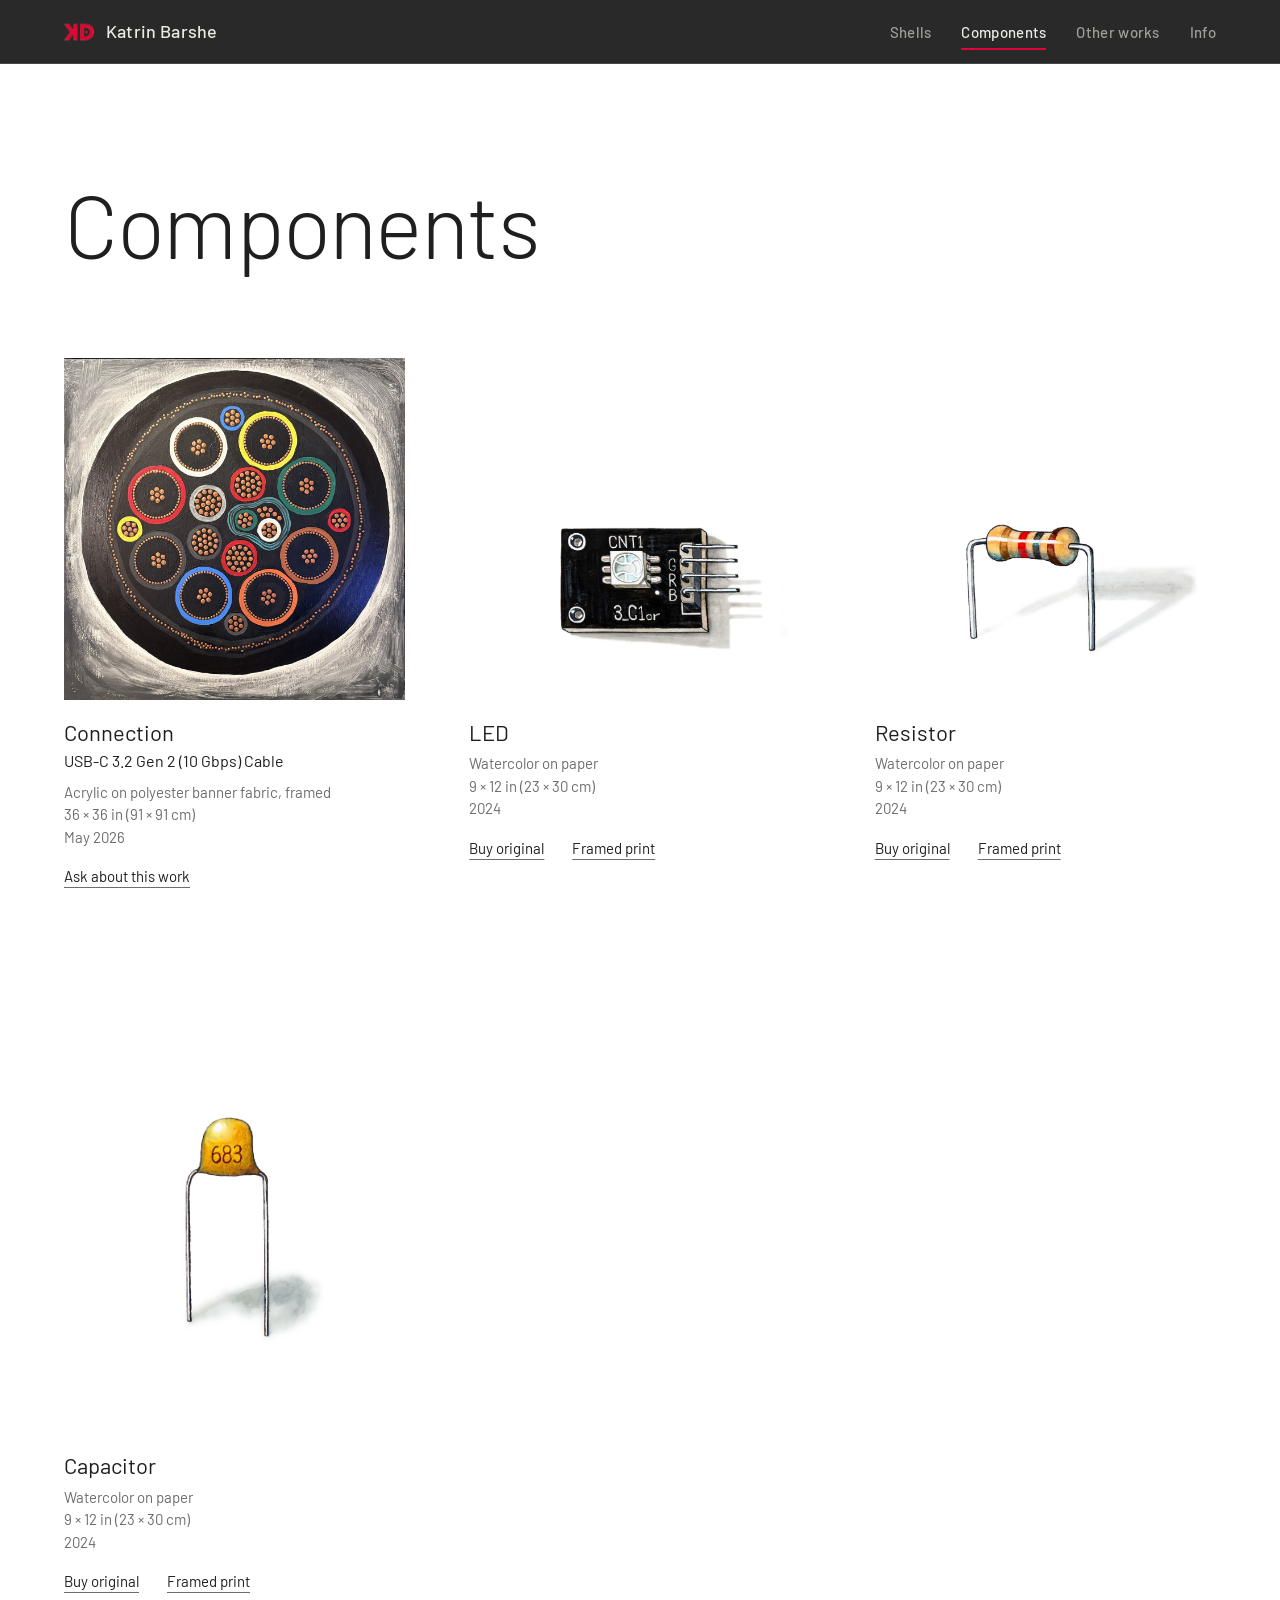
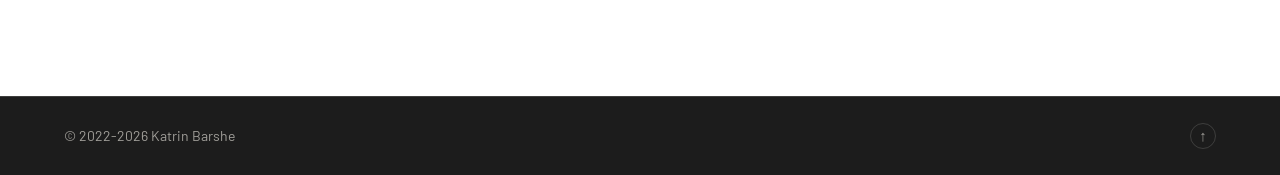
==== commit c2efce40: "Refactor code structure for improved readability and maintainability" ====
--- a/components.html
+++ b/components.html
@@ -20,9 +20,9 @@
   <link rel="apple-touch-icon" href="assets/img/apple-touch-icon.png">
   <link rel="stylesheet" href="styles.css">
 </head>
-<body class="light">
+<body id="top" class="light">
 
-<header class="topbar" id="top">
+<header class="topbar">
   <a class="brand" href="index.html"><img src="assets/img/favicon.png" alt="" width="30" height="30"><span>Katrin Barshe</span></a>
   <nav class="navbar" aria-label="Main">
     <a href="index.html">Shells</a>
@@ -45,8 +45,6 @@
 <footer class="footer">
   <p>© 2022-2026 Katrin Barshe</p>
   <div class="footer-links">
-    <a href="buying.html">Buying</a>
-    <a href="mailto:katrinbarshe@gmail.com">katrinbarshe@gmail.com</a>
     <a href="#top" class="back-to-top" aria-label="Back to top">&#8593;</a>
   </div>
 </footer>
--- a/styles.css
+++ b/styles.css
@@ -124,64 +124,39 @@
 
 .hero {
   display: grid;
-  grid-template-columns: minmax(0, 1fr) auto;
-  align-items: end;
-  gap: clamp(32px, 6vw, 96px);
-  min-height: calc(100vh - var(--head));
-  min-height: calc(100svh - var(--head));
-  padding: clamp(36px, 6vh, 72px) var(--pad) clamp(40px, 7vh, 80px);
-}
-.hero-sub { margin-top: 18px; font-size: clamp(18px, 1.8vw, 24px); color: var(--muted); }
-.hero-text .text-link { display: inline-block; margin-top: clamp(28px, 5vh, 56px); font-size: 16px; }
-
-.hero-work { margin: 0 clamp(0px, 3vw, 48px) 0 0; }
-.hero-work figcaption { margin-top: 46px; font-size: 14px; color: var(--muted); text-align: right; }
-
-/* The painting with its real size marked like on a drawing: 48 in tall, 30 in wide */
-.dim-frame { position: relative; margin-left: 34px; }
-.dim-frame .pic img {
-  width: auto;
-  height: min(68vh, 760px);
-  height: min(68svh, 760px);
-  max-width: none;
-}
-.dim { position: absolute; color: var(--muted); font-size: 13px; letter-spacing: 0.04em; line-height: 1; }
-.dim::before, .dim::after { content: ""; position: absolute; background: currentColor; opacity: 0.7; }
-.dim i { position: absolute; font-style: normal; white-space: nowrap; background: var(--ink); }
-/* height: a vertical line left of the painting */
-.dim-h { left: -22px; top: 0; bottom: 0; width: 9px; border-top: 1px solid; border-bottom: 1px solid; border-color: rgba(160, 158, 153, 0.7); }
-.dim-h::before { left: 4px; top: 0; bottom: 0; width: 1px; }
-.dim-h::after { display: none; }
-.dim-h i { left: 50%; top: 50%; padding: 0 8px; transform: translate(-50%, -50%) rotate(-90deg); }
-/* width: a horizontal line under the painting */
-.dim-w { left: 0; right: 0; bottom: -22px; height: 9px; border-left: 1px solid; border-right: 1px solid; border-color: rgba(160, 158, 153, 0.7); }
-.dim-w::before { top: 4px; left: 0; right: 0; height: 1px; }
-.dim-w::after { display: none; }
-.dim-w i { left: 50%; top: 50%; padding: 0 8px; transform: translate(-50%, -50%); }
-
-/* One quiet moment when the page opens: the painting appears, then its size lines draw */
-@media (prefers-reduced-motion: no-preference) {
-  .dim-frame .pic { animation: rise 0.9s ease both; }
-  .dim-h { animation: draw-v 0.8s 0.7s ease both; }
-  .dim-w { animation: draw-h 0.8s 0.9s ease both; }
-  @keyframes rise { from { opacity: 0; transform: translateY(14px); } to { opacity: 1; transform: none; } }
-  @keyframes draw-v { from { opacity: 0; clip-path: inset(50% -40px 50% -40px); } to { opacity: 1; clip-path: inset(0 -40px 0 -40px); } }
-  @keyframes draw-h { from { opacity: 0; clip-path: inset(-40px 50% -40px 50%); } to { opacity: 1; clip-path: inset(-40px 0 -40px 0); } }
-}
-
-/* ---------- home: the text about the series ---------- */
-
-.statement {
-  display: grid;
-  grid-template-columns: minmax(0, 5fr) minmax(0, 6fr);
-  align-items: center;
-  gap: clamp(28px, 6vw, 96px);
-  max-width: 1280px;
+  grid-template-columns: minmax(0, 1fr) minmax(0, 1fr);
+  align-items: center;
+  column-gap: clamp(28px, 6vw, 110px);
+  row-gap: clamp(24px, 4vh, 40px);
+  max-width: 1400px;
   margin: 0 auto;
-  padding: clamp(48px, 9vw, 130px) var(--pad);
-  border-top: 1px solid var(--hair);
-}
-.statement > img { width: 100%; max-width: 520px; justify-self: center; }
+  padding: clamp(48px, 9vh, 110px) var(--pad) clamp(24px, 4vw, 56px);
+}
+/* The title runs across the page; under it the text and the photo of the real shell share one row. */
+.hero-text { display: contents; }
+.hero-text .display { grid-column: 1 / -1; font-size: clamp(58px, 8.4vw, 124px); white-space: nowrap; margin-bottom: clamp(4px, 1vh, 12px); }
+.hero-text .prose { max-width: 56ch; }
+.hero-shell { width: 100%; max-width: 560px; justify-self: center; }
+
+/* The lamp: a painting comes out of the dark, the light starts at the middle
+   and spreads to the edges. The small script in the head of index.html starts it
+   for each painting of the series when it scrolls into view. */
+@property --lit { syntax: "<percentage>"; inherits: false; initial-value: 150%; }
+.lit #shells .pic img { opacity: 0; }
+.lit #shells .pic img.is-on {
+  opacity: 1;
+  -webkit-mask-image: radial-gradient(farthest-corner at 50% 46%, #000 calc(var(--lit) - 45%), transparent var(--lit));
+  mask-image: radial-gradient(farthest-corner at 50% 46%, #000 calc(var(--lit) - 45%), transparent var(--lit));
+  animation: lamp 2.6s cubic-bezier(0.22, 0.61, 0.36, 1) both;
+}
+@keyframes lamp {
+  from { --lit: 0%; filter: brightness(0.45); transform: scale(1.035); }
+  60% { filter: brightness(0.9); }
+  to { --lit: 150%; filter: brightness(1); transform: scale(1); }
+}
+
+/* ---------- text blocks ---------- */
+
 .prose { max-width: 60ch; font-size: 18px; line-height: 1.65; }
 .prose p + p { margin-top: 1.1em; }
 .prose h2 { margin: 2.2em 0 0.7em; font-weight: 500; font-size: 20px; }
@@ -212,13 +187,14 @@
 .tile { min-width: 0; scroll-margin-top: calc(var(--head) + 24px); }
 .tile-text { padding: 18px 0 clamp(56px, 8vw, 110px); }
 .work-title { font-weight: 400; font-size: 22px; line-height: 1.3; margin-bottom: 6px; }
+.work-subtitle { margin: -2px 0 8px; font-size: 16px; line-height: 1.4; }
 .work-meta { font-size: 15px; line-height: 1.5; color: var(--muted); }
 .work-actions { display: flex; flex-wrap: wrap; gap: 6px 28px; margin-top: 16px; font-size: 15px; }
-.work-actions .price { margin-left: 8px; color: var(--muted); }
+
 .works-4 .work-title { font-size: 18px; }
 .works-4 .work-meta, .works-4 .work-actions { font-size: 14px; }
 
-/* page titles (Components, Other works, Buying) and group titles */
+/* page titles (Components, Other works) and group titles */
 .page-head { padding: clamp(48px, 9vw, 120px) var(--pad) 0; max-width: calc(1240px + 2 * var(--pad)); margin: 0 auto; width: 100%; }
 .group-head { padding: clamp(24px, 5vw, 60px) var(--pad) 0; max-width: calc(1240px + 2 * var(--pad)); margin: 0 auto; width: 100%; scroll-margin-top: var(--head); }
 .group-head .h-section { padding-top: clamp(36px, 5vw, 64px); border-top: 1px solid var(--rule); }
@@ -231,8 +207,22 @@
 
 .pic { display: block; position: relative; padding: 0; border: 0; background: none; cursor: zoom-in; width: 100%; }
 .pic img { width: 100%; }
+/* The cursor works like a small lamp: a soft light follows it over a painting (main.js). */
+@media (hover: hover) and (pointer: fine) {
+  body:not(.light) .pic::after {
+    content: "";
+    position: absolute;
+    inset: 0;
+    pointer-events: none;
+    background: radial-gradient(circle at var(--mx, 50%) var(--my, 50%), rgba(255, 255, 255, 0.5), rgba(255, 255, 255, 0) 42%);
+    mix-blend-mode: soft-light;
+    opacity: 0;
+    transition: opacity 0.6s ease;
+  }
+  body:not(.light) .pic:hover::after { opacity: 1; }
+}
 .pic-count {
-  position: absolute; right: 10px; bottom: 10px; padding: 3px 9px; border-radius: 12px;
+  position: absolute; left: 10px; bottom: 10px; padding: 3px 9px; border-radius: 12px;
   background: rgba(0, 0, 0, 0.55); color: #fff; font-size: 12px; letter-spacing: 0.04em; pointer-events: none;
 }
 
@@ -290,11 +280,6 @@
   background: #111 center 38% / cover no-repeat;
 }
 
-/* ---------- buying ---------- */
-
-.buying { max-width: calc(1240px + 2 * var(--pad)); margin: 0 auto; padding: clamp(28px, 5vw, 56px) var(--pad) clamp(56px, 9vw, 120px); width: 100%; }
-.buying .prose a { text-decoration-thickness: 1px; text-underline-offset: 4px; text-decoration-color: var(--muted); }
-
 /* ---------- footer ---------- */
 
 .footer {
@@ -354,20 +339,15 @@
 
 /* tablets and phones: the first screen stacks, painting first */
 @media (max-width: 900px) {
-  .hero { grid-template-columns: 1fr; align-items: start; min-height: 0; gap: 54px; padding-top: 28px; }
-  .hero-work { order: -1; margin: 0; justify-self: center; }
-  .hero-work figcaption { text-align: center; padding-left: 22px; }
-  .dim-frame { margin-left: 26px; margin-right: 4px; }
-  .dim-frame .pic img { height: auto; width: min(340px, calc(100vw - 2 * var(--pad) - 46px)); }
+  .hero { grid-template-columns: 1fr; gap: 32px; padding-top: 36px; }
+  .hero-shell { max-width: 420px; }
 }
 
 @media (max-width: 760px) {
   body { font-size: 16px; }
   .topbar { position: static; flex-wrap: wrap; padding-top: 14px; padding-bottom: 10px; }
-  .navbar { gap: clamp(14px, 5.6vw, 22px); width: 100%; }
-
-  .statement { grid-template-columns: 1fr; }
-  .statement > img { max-width: 340px; }
+  .navbar { flex-wrap: wrap; gap: 2px clamp(14px, 4.4vw, 22px); width: 100%; }
+
   .prose { font-size: 17px; }
 
   .works-2 { grid-template-columns: 1fr; }
